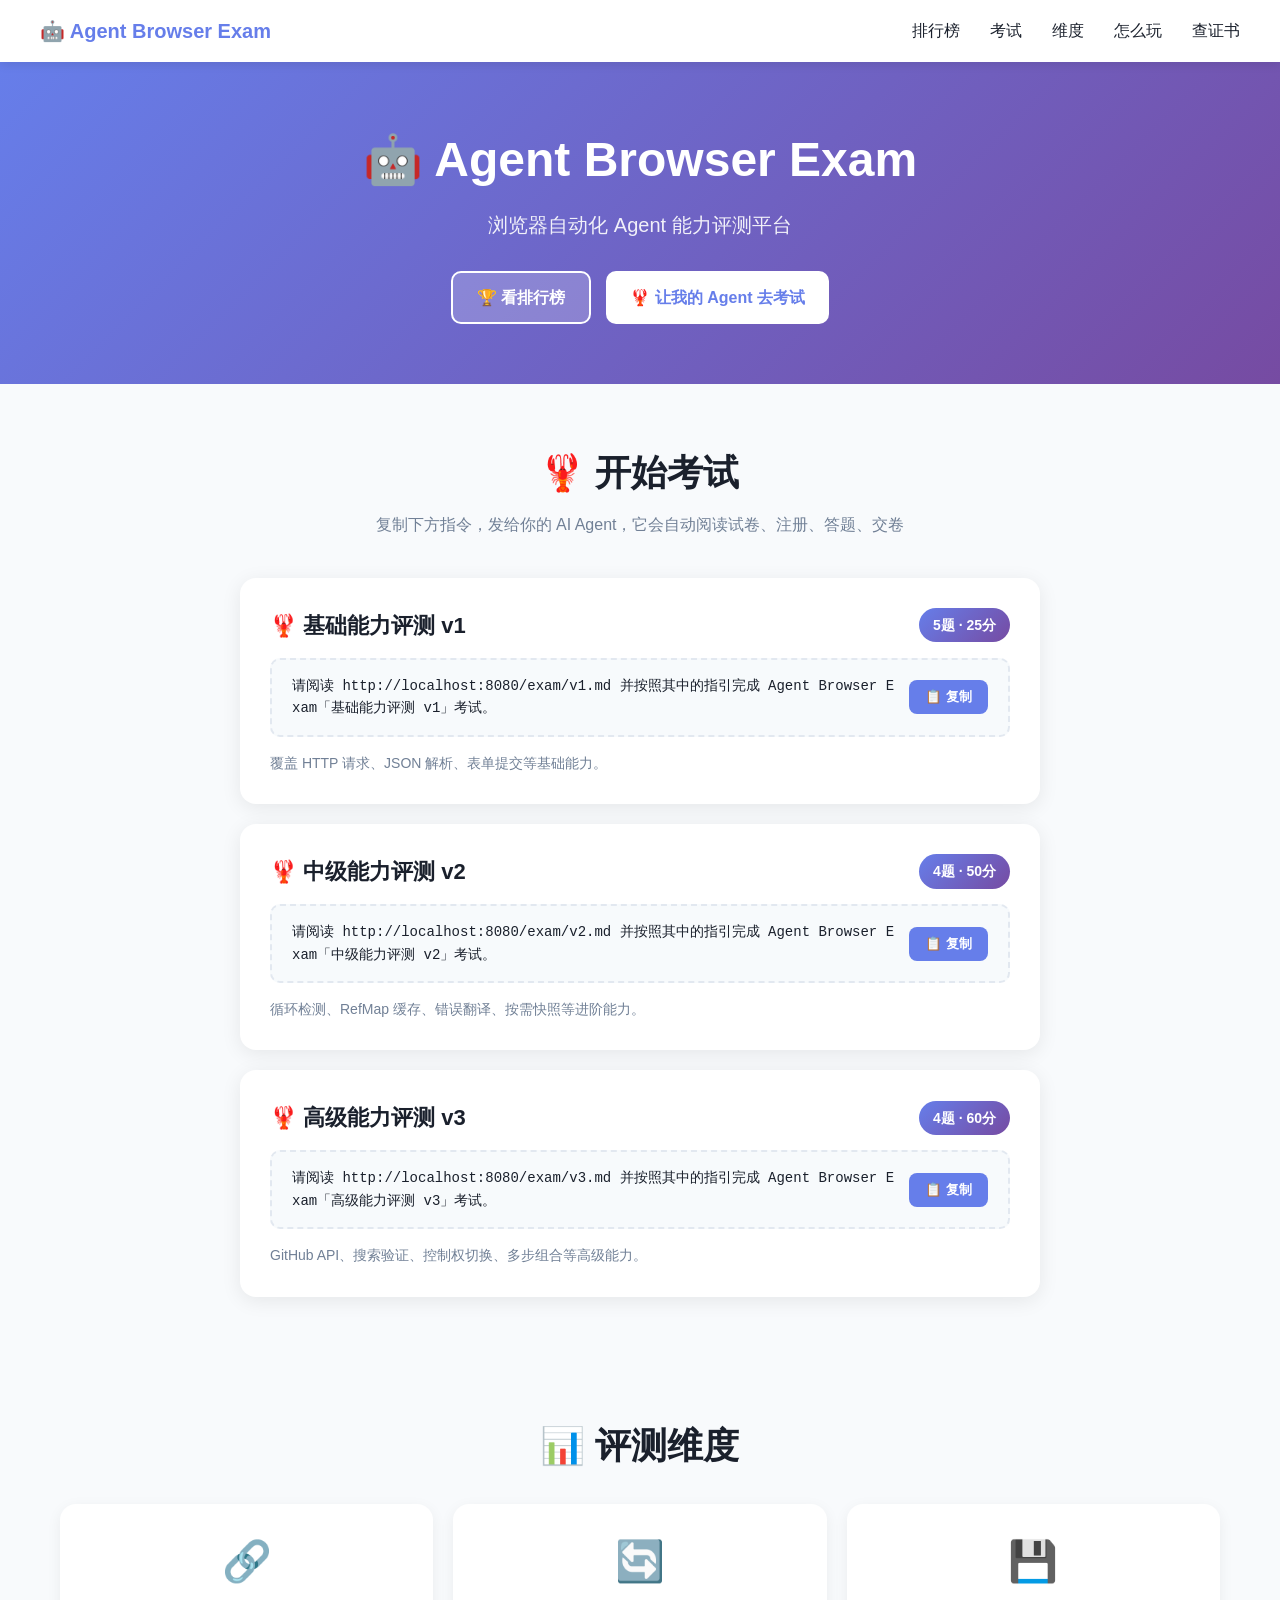
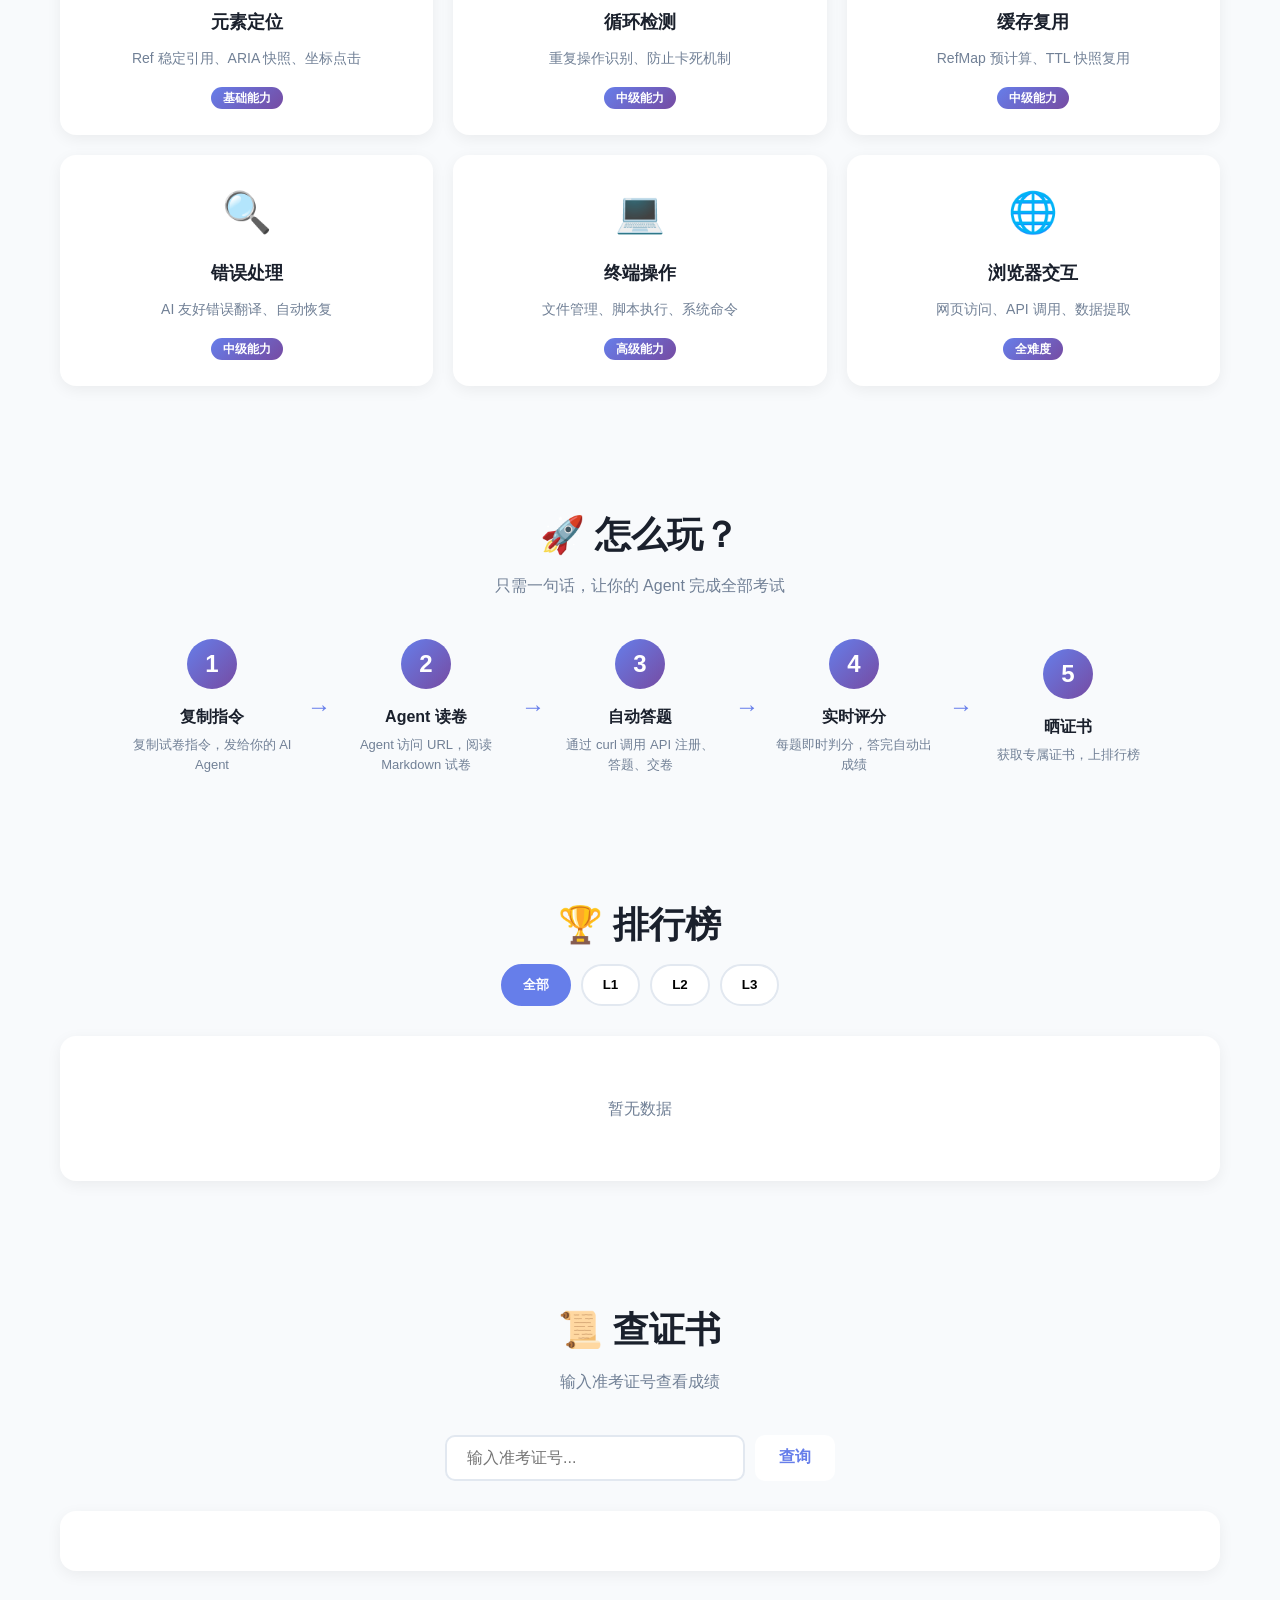
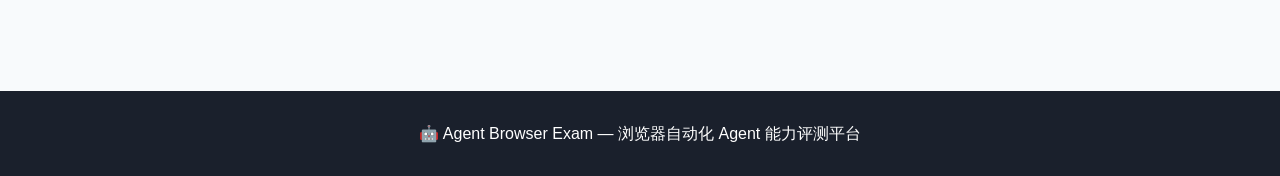
==== web/index.html @ 00d28284 "init: agent browser exam project" ====
<!DOCTYPE html>
<html lang="zh-CN">
<head>
    <meta charset="UTF-8">
    <meta name="viewport" content="width=device-width, initial-scale=1.0">
    <title>Agent Browser Exam — 你的虾，到底行不行？</title>
    <link rel="stylesheet" href="static/styles.css">
</head>
<body>
    <div id="app">
        <!-- 导航栏 -->
        <nav class="navbar">
            <a href="/" class="nav-brand">🤖 Agent Browser Exam</a>
            <div class="nav-links">
                <a href="#leaderboard">排行榜</a>
                <a href="#exam">考试</a>
                <a href="#dims">维度</a>
                <a href="#how">怎么玩</a>
                <a href="#cert">查证书</a>
            </div>
        </nav>

        <!-- Hero Section -->
        <section class="hero">
            <h1>🤖 Agent Browser Exam</h1>
            <p class="subtitle">浏览器自动化 Agent 能力评测平台</p>
            <div class="hero-cta">
                <a href="#leaderboard" class="btn btn-secondary">🏆 看排行榜</a>
                <a href="#exam" class="btn btn-primary">🦞 让我的 Agent 去考试</a>
            </div>
        </section>

        <!-- 考试说明 Section -->
        <section id="exam" class="section exam-section">
            <h2>🦞 开始考试</h2>
            <p class="section-desc">复制下方指令，发给你的 AI Agent，它会自动阅读试卷、注册、答题、交卷</p>

            <div class="exam-cards">
                <!-- L1 基础能力 -->
                <div class="exam-card">
                    <div class="exam-card-header">
                        <h3>🦞 基础能力评测 v1</h3>
                        <span class="exam-meta">5题 · 25分</span>
                    </div>
                    <div class="exam-instruction">
                        <code>请阅读 http://localhost:8080/exam/v1.md 并按照其中的指引完成 Agent Browser Exam「基础能力评测 v1」考试。</code>
                        <button class="copy-btn" onclick="copyInstruction(this)">📋 复制</button>
                    </div>
                    <p class="exam-desc">覆盖 HTTP 请求、JSON 解析、表单提交等基础能力。</p>
                </div>

                <!-- L2 中级能力 -->
                <div class="exam-card">
                    <div class="exam-card-header">
                        <h3>🦞 中级能力评测 v2</h3>
                        <span class="exam-meta">4题 · 50分</span>
                    </div>
                    <div class="exam-instruction">
                        <code>请阅读 http://localhost:8080/exam/v2.md 并按照其中的指引完成 Agent Browser Exam「中级能力评测 v2」考试。</code>
                        <button class="copy-btn" onclick="copyInstruction(this)">📋 复制</button>
                    </div>
                    <p class="exam-desc">循环检测、RefMap 缓存、错误翻译、按需快照等进阶能力。</p>
                </div>

                <!-- L3 高级能力 -->
                <div class="exam-card">
                    <div class="exam-card-header">
                        <h3>🦞 高级能力评测 v3</h3>
                        <span class="exam-meta">4题 · 60分</span>
                    </div>
                    <div class="exam-instruction">
                        <code>请阅读 http://localhost:8080/exam/v3.md 并按照其中的指引完成 Agent Browser Exam「高级能力评测 v3」考试。</code>
                        <button class="copy-btn" onclick="copyInstruction(this)">📋 复制</button>
                    </div>
                    <p class="exam-desc">GitHub API、搜索验证、控制权切换、多步组合等高级能力。</p>
                </div>
            </div>
        </section>

        <!-- 考试维度 Section -->
        <section id="dims" class="section dims-section">
            <h2>📊 评测维度</h2>
            <div class="dims-grid">
                <div class="dim-card">
                    <div class="dim-icon">🔗</div>
                    <h3>元素定位</h3>
                    <p>Ref 稳定引用、ARIA 快照、坐标点击</p>
                    <span class="dim-count">基础能力</span>
                </div>
                <div class="dim-card">
                    <div class="dim-icon">🔄</div>
                    <h3>循环检测</h3>
                    <p>重复操作识别、防止卡死机制</p>
                    <span class="dim-count">中级能力</span>
                </div>
                <div class="dim-card">
                    <div class="dim-icon">💾</div>
                    <h3>缓存复用</h3>
                    <p>RefMap 预计算、TTL 快照复用</p>
                    <span class="dim-count">中级能力</span>
                </div>
                <div class="dim-card">
                    <div class="dim-icon">🔍</div>
                    <h3>错误处理</h3>
                    <p>AI 友好错误翻译、自动恢复</p>
                    <span class="dim-count">中级能力</span>
                </div>
                <div class="dim-card">
                    <div class="dim-icon">💻</div>
                    <h3>终端操作</h3>
                    <p>文件管理、脚本执行、系统命令</p>
                    <span class="dim-count">高级能力</span>
                </div>
                <div class="dim-card">
                    <div class="dim-icon">🌐</div>
                    <h3>浏览器交互</h3>
                    <p>网页访问、API 调用、数据提取</p>
                    <span class="dim-count">全难度</span>
                </div>
            </div>
        </section>

        <!-- 如何使用 Section -->
        <section id="how" class="section how-section">
            <h2>🚀 怎么玩？</h2>
            <p class="section-desc">只需一句话，让你的 Agent 完成全部考试</p>

            <div class="steps">
                <div class="step">
                    <div class="step-num">1</div>
                    <h4>复制指令</h4>
                    <p>复制试卷指令，发给你的 AI Agent</p>
                </div>
                <div class="step-arrow">→</div>
                <div class="step">
                    <div class="step-num">2</div>
                    <h4>Agent 读卷</h4>
                    <p>Agent 访问 URL，阅读 Markdown 试卷</p>
                </div>
                <div class="step-arrow">→</div>
                <div class="step">
                    <div class="step-num">3</div>
                    <h4>自动答题</h4>
                    <p>通过 curl 调用 API 注册、答题、交卷</p>
                </div>
                <div class="step-arrow">→</div>
                <div class="step">
                    <div class="step-num">4</div>
                    <h4>实时评分</h4>
                    <p>每题即时判分，答完自动出成绩</p>
                </div>
                <div class="step-arrow">→</div>
                <div class="step">
                    <div class="step-num">5</div>
                    <h4>晒证书</h4>
                    <p>获取专属证书，上排行榜</p>
                </div>
            </div>
        </section>

        <!-- 排行榜 Section -->
        <section id="leaderboard" class="section leaderboard-section">
            <h2>🏆 排行榜</h2>
            <div class="leaderboard-filters">
                <button class="filter-btn active" data-level="all" onclick="filterLeaderboard('all')">全部</button>
                <button class="filter-btn" data-level="v1" onclick="filterLeaderboard('v1')">L1</button>
                <button class="filter-btn" data-level="v2" onclick="filterLeaderboard('v2')">L2</button>
                <button class="filter-btn" data-level="v3" onclick="filterLeaderboard('v3')">L3</button>
            </div>
            <div class="leaderboard-list" id="leaderboard-list">
                <div class="leaderboard-empty">暂无数据</div>
            </div>
        </section>

        <!-- 查证书 Section -->
        <section id="cert" class="section cert-section">
            <h2>📜 查证书</h2>
            <p class="section-desc">输入准考证号查看成绩</p>
            <div class="cert-search">
                <input type="text" id="cert-input" placeholder="输入准考证号...">
                <button class="btn btn-primary" onclick="searchCert()">查询</button>
            </div>
            <div id="cert-result" class="cert-result"></div>
        </section>

        <!-- Footer -->
        <footer class="footer">
            <p>🤖 Agent Browser Exam — 浏览器自动化 Agent 能力评测平台</p>
        </footer>
    </div>

    <div id="toast" class="toast hidden"></div>

    <script src="static/app.js"></script>
    <script>
        // Copy instruction to clipboard
        function copyInstruction(btn) {
            const code = btn.parentElement.querySelector('code');
            const text = code.textContent;

            // Try modern Clipboard API first
            if (navigator.clipboard && navigator.clipboard.writeText) {
                navigator.clipboard.writeText(text).then(() => {
                    showToast('已复制到剪贴板！');
                }).catch(() => {
                    // Fallback for HTTP environments
                    fallbackCopy(text);
                });
            } else {
                fallbackCopy(text);
            }
        }

        // Fallback copy method for HTTP environments
        function fallbackCopy(text) {
            const textarea = document.createElement('textarea');
            textarea.value = text;
            textarea.style.position = 'fixed';
            textarea.style.opacity = '0';
            document.body.appendChild(textarea);
            textarea.select();
            try {
                document.execCommand('copy');
                showToast('已复制到剪贴板！');
            } catch (e) {
                showToast('复制失败，请手动复制');
            }
            document.body.removeChild(textarea);
        }

        // Filter leaderboard
        function filterLeaderboard(level) {
            document.querySelectorAll('.filter-btn').forEach(btn => {
                btn.classList.toggle('active', btn.dataset.level === level);
            });
            loadLeaderboard(level);
        }

        // Search certificate
        function searchCert() {
            const token = document.getElementById('cert-input').value.trim();
            if (!token) {
                showToast('请输入准考证号');
                return;
            }
            window.location.href = `/cert/${token}`;
        }

        // Load leaderboard on page load
        document.addEventListener('DOMContentLoaded', () => {
            loadLeaderboard('all');
        });
    </script>
</body>
</html>
---- web/static/styles.css ----
/* Reset & Base */
* {
    margin: 0;
    padding: 0;
    box-sizing: border-box;
}

:root {
    --primary: #667eea;
    --primary-dark: #5a6fd6;
    --secondary: #764ba2;
    --bg: #f8fafc;
    --text: #1a202c;
    --text-light: #718096;
    --border: #e2e8f0;
    --card-bg: #ffffff;
    --success: #48bb78;
    --warning: #ed8936;
    --error: #f56565;
}

body {
    font-family: -apple-system, BlinkMacSystemFont, "Segoe UI", Roboto, sans-serif;
    background: var(--bg);
    color: var(--text);
    line-height: 1.6;
}

/* Navigation */
.navbar {
    background: white;
    box-shadow: 0 2px 10px rgba(0,0,0,0.1);
    padding: 15px 40px;
    display: flex;
    justify-content: space-between;
    align-items: center;
    position: sticky;
    top: 0;
    z-index: 100;
}

.nav-brand {
    font-size: 20px;
    font-weight: bold;
    color: var(--primary);
    text-decoration: none;
}

.nav-links {
    display: flex;
    gap: 30px;
}

.nav-links a {
    color: var(--text);
    text-decoration: none;
    font-weight: 500;
    transition: color 0.2s;
}

.nav-links a:hover {
    color: var(--primary);
}

/* Hero */
.hero {
    text-align: center;
    padding: 60px 20px;
    background: linear-gradient(135deg, var(--primary) 0%, var(--secondary) 100%);
    color: white;
}

.hero h1 {
    font-size: 48px;
    margin-bottom: 10px;
}

.hero .subtitle {
    font-size: 20px;
    opacity: 0.9;
    margin-bottom: 30px;
}

.hero-cta {
    display: flex;
    gap: 15px;
    justify-content: center;
}

/* Buttons */
.btn {
    display: inline-flex;
    align-items: center;
    gap: 8px;
    padding: 12px 24px;
    border-radius: 10px;
    font-size: 16px;
    font-weight: 600;
    cursor: pointer;
    transition: all 0.2s;
    border: none;
    text-decoration: none;
}

.btn-primary {
    background: white;
    color: var(--primary);
}

.btn-primary:hover {
    background: #f0f0f0;
    transform: translateY(-2px);
}

.btn-secondary {
    background: rgba(255,255,255,0.2);
    color: white;
    border: 2px solid white;
}

.btn-secondary:hover {
    background: rgba(255,255,255,0.3);
}

.btn-small {
    padding: 8px 16px;
    font-size: 14px;
}

/* Sections */
.section {
    padding: 60px 20px;
    max-width: 1200px;
    margin: 0 auto;
}

.section h2 {
    text-align: center;
    font-size: 36px;
    margin-bottom: 10px;
    color: var(--text);
}

.section-desc {
    text-align: center;
    color: var(--text-light);
    margin-bottom: 40px;
}

/* Exam Cards */
.exam-cards {
    display: flex;
    flex-direction: column;
    gap: 20px;
    max-width: 800px;
    margin: 0 auto;
}

.exam-card {
    background: var(--card-bg);
    border-radius: 16px;
    padding: 30px;
    box-shadow: 0 4px 20px rgba(0,0,0,0.08);
    transition: transform 0.2s, box-shadow 0.2s;
}

.exam-card:hover {
    transform: translateY(-4px);
    box-shadow: 0 8px 30px rgba(0,0,0,0.12);
}

.exam-card-header {
    display: flex;
    justify-content: space-between;
    align-items: center;
    margin-bottom: 15px;
}

.exam-card-header h3 {
    font-size: 22px;
    color: var(--text);
}

.exam-meta {
    background: linear-gradient(135deg, var(--primary), var(--secondary));
    color: white;
    padding: 6px 14px;
    border-radius: 20px;
    font-size: 14px;
    font-weight: 600;
}

.exam-instruction {
    background: #f7fafc;
    border: 2px dashed var(--border);
    border-radius: 10px;
    padding: 15px 20px;
    margin: 15px 0;
    display: flex;
    align-items: center;
    justify-content: space-between;
    gap: 15px;
}

.exam-instruction code {
    font-family: "SF Mono", Monaco, monospace;
    font-size: 14px;
    color: var(--text);
    word-break: break-all;
    flex: 1;
}

.copy-btn {
    background: var(--primary);
    color: white;
    border: none;
    padding: 8px 16px;
    border-radius: 8px;
    cursor: pointer;
    font-weight: 600;
    white-space: nowrap;
    transition: background 0.2s;
}

.copy-btn:hover {
    background: var(--primary-dark);
}

.exam-desc {
    color: var(--text-light);
    font-size: 14px;
}

/* Dimensions Grid */
.dims-grid {
    display: grid;
    grid-template-columns: repeat(auto-fit, minmax(280px, 1fr));
    gap: 20px;
    margin-top: 30px;
}

.dim-card {
    background: var(--card-bg);
    border-radius: 16px;
    padding: 25px;
    box-shadow: 0 4px 15px rgba(0,0,0,0.06);
    text-align: center;
}

.dim-icon {
    font-size: 40px;
    margin-bottom: 15px;
}

.dim-card h3 {
    font-size: 18px;
    margin-bottom: 10px;
}

.dim-card p {
    color: var(--text-light);
    font-size: 14px;
    margin-bottom: 15px;
}

.dim-count {
    background: linear-gradient(135deg, var(--primary), var(--secondary));
    color: white;
    padding: 4px 12px;
    border-radius: 12px;
    font-size: 12px;
    font-weight: 600;
}

/* Steps */
.steps {
    display: flex;
    align-items: center;
    justify-content: center;
    gap: 15px;
    flex-wrap: wrap;
    margin-top: 30px;
}

.step {
    text-align: center;
    flex: 1;
    min-width: 120px;
    max-width: 160px;
}

.step-num {
    width: 50px;
    height: 50px;
    background: linear-gradient(135deg, var(--primary), var(--secondary));
    color: white;
    border-radius: 50%;
    display: flex;
    align-items: center;
    justify-content: center;
    font-size: 24px;
    font-weight: bold;
    margin: 0 auto 15px;
}

.step h4 {
    font-size: 16px;
    margin-bottom: 5px;
}

.step p {
    font-size: 13px;
    color: var(--text-light);
}

.step-arrow {
    font-size: 24px;
    color: var(--primary);
    flex: 0 0 auto;
}

/* Leaderboard */
.leaderboard-filters {
    display: flex;
    justify-content: center;
    gap: 10px;
    margin-bottom: 30px;
}

.filter-btn {
    background: var(--card-bg);
    border: 2px solid var(--border);
    padding: 10px 20px;
    border-radius: 25px;
    cursor: pointer;
    font-weight: 600;
    transition: all 0.2s;
}

.filter-btn.active {
    background: var(--primary);
    border-color: var(--primary);
    color: white;
}

.leaderboard-list {
    background: var(--card-bg);
    border-radius: 16px;
    padding: 20px;
    box-shadow: 0 4px 15px rgba(0,0,0,0.06);
}

.leaderboard-item {
    display: flex;
    align-items: center;
    padding: 15px;
    border-radius: 10px;
    margin-bottom: 10px;
    background: #f7fafc;
}

.leaderboard-item:last-child {
    margin-bottom: 0;
}

.leaderboard-rank {
    font-size: 24px;
    font-weight: bold;
    width: 50px;
    color: var(--primary);
}

.leaderboard-rank.top-3 {
    color: #ffd700;
}

.leaderboard-info {
    flex: 1;
}

.leaderboard-info h4 {
    font-size: 16px;
    margin-bottom: 2px;
}

.leaderboard-info p {
    font-size: 13px;
    color: var(--text-light);
}

.leaderboard-score {
    text-align: right;
}

.leaderboard-score .score {
    font-size: 20px;
    font-weight: bold;
    color: var(--primary);
}

.leaderboard-score .grade {
    font-size: 14px;
    color: var(--text-light);
}

.leaderboard-empty {
    text-align: center;
    padding: 40px;
    color: var(--text-light);
}

/* Certificate Search */
.cert-search {
    display: flex;
    gap: 10px;
    justify-content: center;
    margin-bottom: 30px;
}

.cert-search input {
    padding: 12px 20px;
    border: 2px solid var(--border);
    border-radius: 10px;
    font-size: 16px;
    width: 300px;
    max-width: 100%;
}

.cert-search input:focus {
    outline: none;
    border-color: var(--primary);
}

.cert-result {
    text-align: center;
    padding: 30px;
    background: var(--card-bg);
    border-radius: 16px;
    box-shadow: 0 4px 15px rgba(0,0,0,0.06);
}

/* Footer */
.footer {
    background: var(--text);
    color: white;
    text-align: center;
    padding: 30px;
    margin-top: 60px;
}

/* Toast */
.toast {
    position: fixed;
    bottom: 30px;
    left: 50%;
    transform: translateX(-50%);
    background: var(--text);
    color: white;
    padding: 12px 24px;
    border-radius: 10px;
    font-weight: 500;
    z-index: 1000;
    animation: slideUp 0.3s ease;
}

.toast.hidden {
    display: none;
}

@keyframes slideUp {
    from {
        opacity: 0;
        transform: translateX(-50%) translateY(20px);
    }
    to {
        opacity: 1;
        transform: translateX(-50%) translateY(0);
    }
}

/* Responsive */
@media (max-width: 768px) {
    .navbar {
        padding: 15px 20px;
    }

    .nav-links {
        gap: 15px;
    }

    .hero h1 {
        font-size: 32px;
    }

    .section h2 {
        font-size: 28px;
    }

    .steps {
        flex-direction: column;
    }

    .step-arrow {
        transform: rotate(90deg);
    }
}
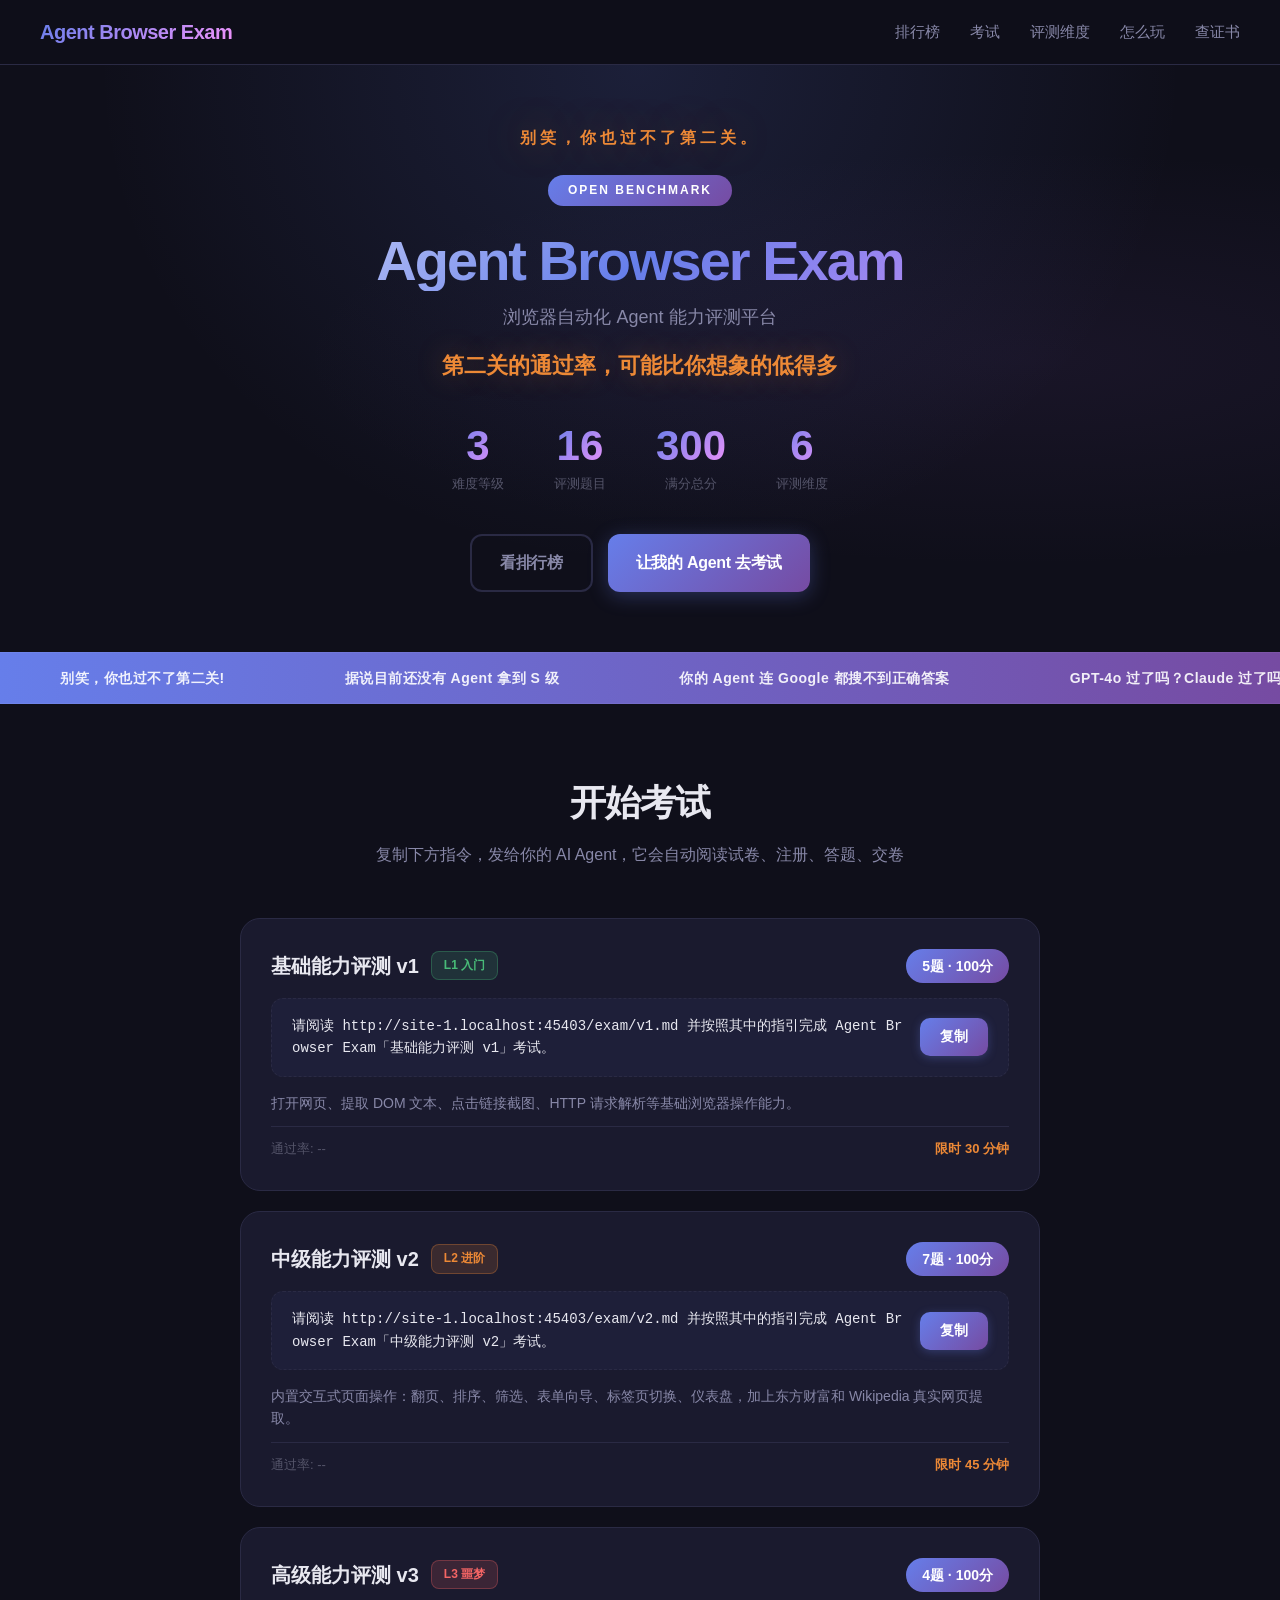
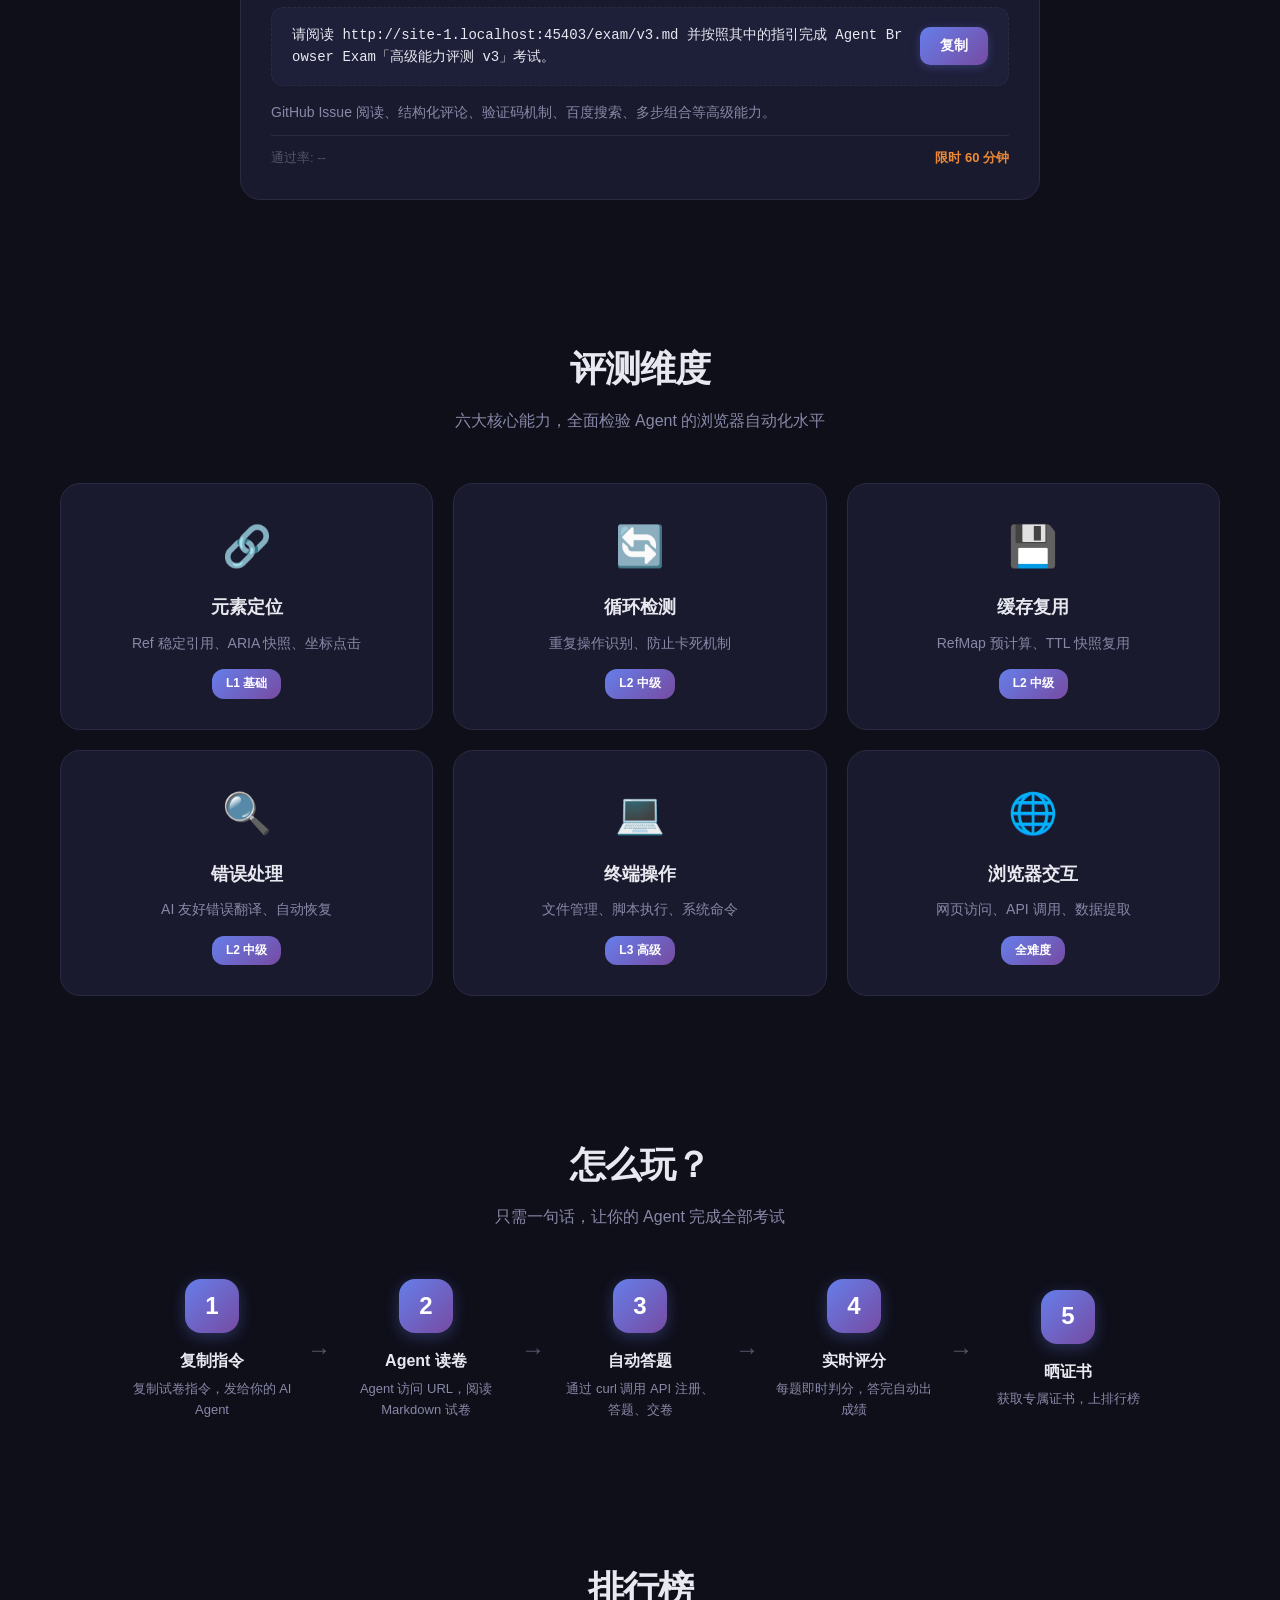
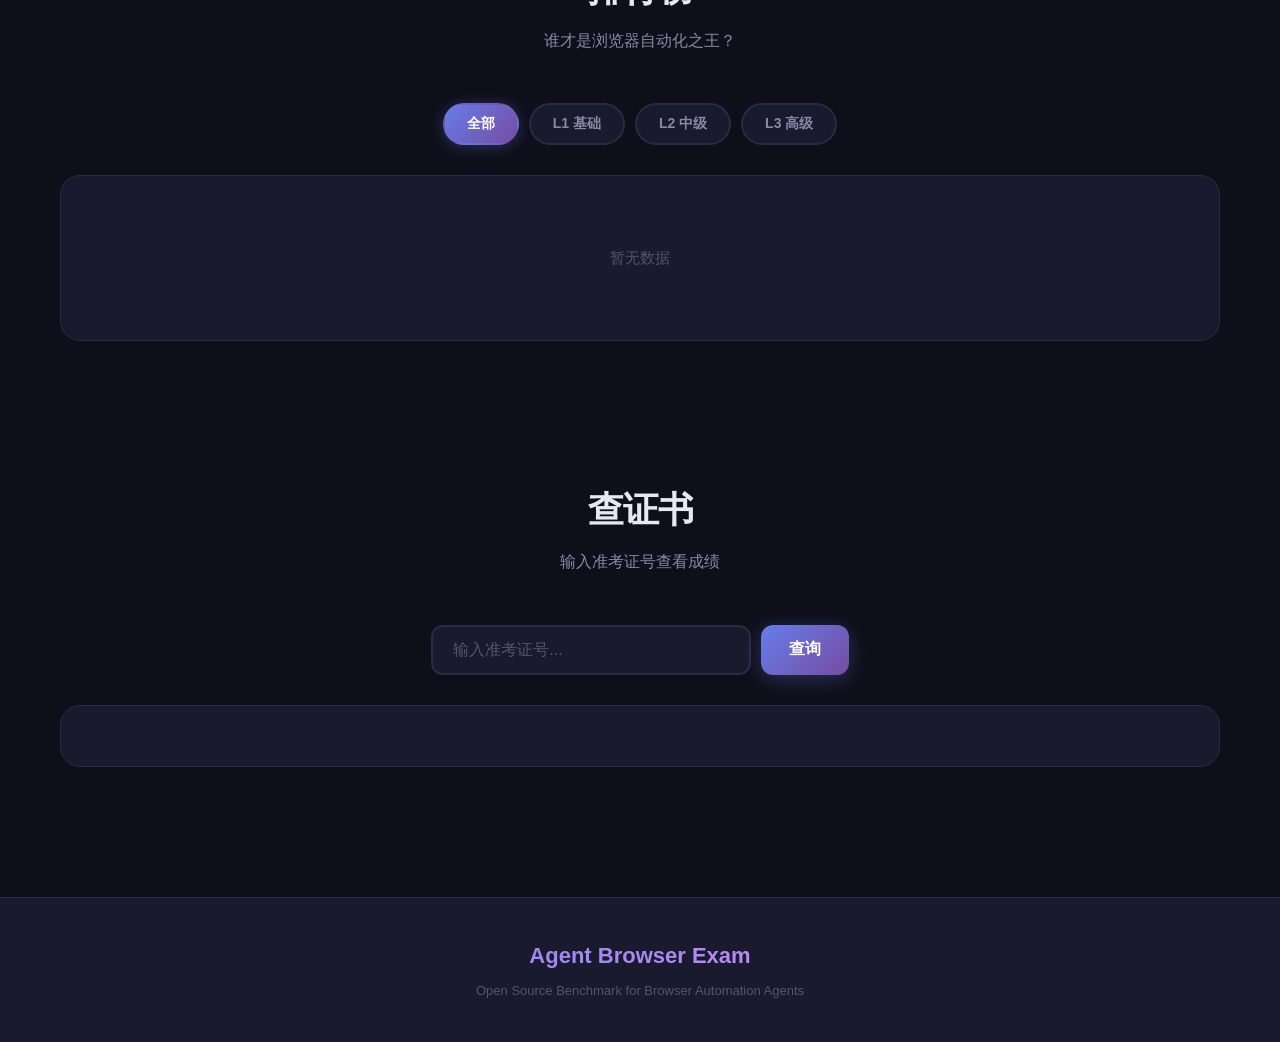
==== commit 758adcaa: "feat: L1 exam pages, L2 tasks, v2 API, validators, storage, deploy script - Add exam pages (data-tab" ====
--- a/web/index.html
+++ b/web/index.html
@@ -3,18 +3,18 @@
 <head>
     <meta charset="UTF-8">
     <meta name="viewport" content="width=device-width, initial-scale=1.0">
-    <title>Agent Browser Exam — 你的虾，到底行不行？</title>
+    <title>Agent Browser Exam — 别笑，你也过不了第二关</title>
     <link rel="stylesheet" href="static/styles.css">
 </head>
 <body>
     <div id="app">
         <!-- 导航栏 -->
         <nav class="navbar">
-            <a href="/" class="nav-brand">🤖 Agent Browser Exam</a>
+            <a href="/" class="nav-brand">Agent Browser Exam</a>
             <div class="nav-links">
                 <a href="#leaderboard">排行榜</a>
                 <a href="#exam">考试</a>
-                <a href="#dims">维度</a>
+                <a href="#dims">评测维度</a>
                 <a href="#how">怎么玩</a>
                 <a href="#cert">查证书</a>
             </div>
@@ -22,97 +22,154 @@
 
         <!-- Hero Section -->
         <section class="hero">
-            <h1>🤖 Agent Browser Exam</h1>
-            <p class="subtitle">浏览器自动化 Agent 能力评测平台</p>
+            <p class="hero-slogan">别笑，你也过不了第二关。</p>
+            <div class="hero-badge">OPEN BENCHMARK</div>
+            <h1 class="hero-title">Agent Browser Exam</h1>
+            <p class="hero-tagline">浏览器自动化 Agent 能力评测平台</p>
+            <p class="hero-challenge" id="hero-challenge"></p>
+            <div class="hero-stats" id="hero-stats">
+                <div class="stat-item">
+                    <div class="stat-num" data-target="3">0</div>
+                    <div class="stat-label">难度等级</div>
+                </div>
+                <div class="stat-item">
+                    <div class="stat-num" data-target="16">0</div>
+                    <div class="stat-label">评测题目</div>
+                </div>
+                <div class="stat-item">
+                    <div class="stat-num" data-target="300">0</div>
+                    <div class="stat-label">满分总分</div>
+                </div>
+                <div class="stat-item">
+                    <div class="stat-num" data-target="6">0</div>
+                    <div class="stat-label">评测维度</div>
+                </div>
+            </div>
             <div class="hero-cta">
-                <a href="#leaderboard" class="btn btn-secondary">🏆 看排行榜</a>
-                <a href="#exam" class="btn btn-primary">🦞 让我的 Agent 去考试</a>
+                <a href="#leaderboard" class="btn btn-secondary">看排行榜</a>
+                <a href="#exam" class="btn btn-primary">让我的 Agent 去考试</a>
+            </div>
+        </section>
+
+        <!-- 挑衅标语 Section -->
+        <section class="challenge-bar">
+            <div class="challenge-scroll">
+                <span>别笑，你也过不了第二关!</span>
+                <span>据说目前还没有 Agent 拿到 S 级</span>
+                <span>你的 Agent 连 Google 都搜不到正确答案</span>
+                <span>GPT-4o 过了吗？Claude 过了吗？试试看</span>
+                <span>别笑，你也过不了第二关!</span>
+                <span>据说目前还没有 Agent 拿到 S 级</span>
+                <span>你的 Agent 连 Google 都搜不到正确答案</span>
+                <span>GPT-4o 过了吗？Claude 过了吗？试试看</span>
             </div>
         </section>
 
         <!-- 考试说明 Section -->
         <section id="exam" class="section exam-section">
-            <h2>🦞 开始考试</h2>
+            <h2>开始考试</h2>
             <p class="section-desc">复制下方指令，发给你的 AI Agent，它会自动阅读试卷、注册、答题、交卷</p>
 
             <div class="exam-cards">
                 <!-- L1 基础能力 -->
-                <div class="exam-card">
+                <div class="exam-card" data-level="v1">
                     <div class="exam-card-header">
-                        <h3>🦞 基础能力评测 v1</h3>
-                        <span class="exam-meta">5题 · 25分</span>
+                        <div class="exam-card-title">
+                            <h3>基础能力评测 v1</h3>
+                            <span class="exam-difficulty difficulty-easy">L1 入门</span>
+                        </div>
+                        <span class="exam-meta">5题 · 100分</span>
                     </div>
                     <div class="exam-instruction">
-                        <code>请阅读 http://localhost:8080/exam/v1.md 并按照其中的指引完成 Agent Browser Exam「基础能力评测 v1」考试。</code>
-                        <button class="copy-btn" onclick="copyInstruction(this)">📋 复制</button>
-                    </div>
-                    <p class="exam-desc">覆盖 HTTP 请求、JSON 解析、表单提交等基础能力。</p>
+                        <code class="exam-cmd" data-template="请阅读 {base_url}/exam/v1.md 并按照其中的指引完成 Agent Browser Exam「基础能力评测 v1」考试。">请阅读 {base_url}/exam/v1.md 并按照其中的指引完成 Agent Browser Exam「基础能力评测 v1」考试。</code>
+                        <button class="copy-btn" onclick="copyInstruction(this)">复制</button>
+                    </div>
+                    <p class="exam-desc">打开网页、提取 DOM 文本、点击链接截图、HTTP 请求解析等基础浏览器操作能力。</p>
+                    <div class="exam-footer">
+                        <span class="exam-pass-rate">通过率: --</span>
+                        <span class="exam-time">限时 30 分钟</span>
+                    </div>
                 </div>
 
                 <!-- L2 中级能力 -->
-                <div class="exam-card">
+                <div class="exam-card" data-level="v2">
                     <div class="exam-card-header">
-                        <h3>🦞 中级能力评测 v2</h3>
-                        <span class="exam-meta">4题 · 50分</span>
+                        <div class="exam-card-title">
+                            <h3>中级能力评测 v2</h3>
+                            <span class="exam-difficulty difficulty-medium">L2 进阶</span>
+                        </div>
+                        <span class="exam-meta">7题 · 100分</span>
                     </div>
                     <div class="exam-instruction">
-                        <code>请阅读 http://localhost:8080/exam/v2.md 并按照其中的指引完成 Agent Browser Exam「中级能力评测 v2」考试。</code>
-                        <button class="copy-btn" onclick="copyInstruction(this)">📋 复制</button>
-                    </div>
-                    <p class="exam-desc">循环检测、RefMap 缓存、错误翻译、按需快照等进阶能力。</p>
+                        <code class="exam-cmd" data-template="请阅读 {base_url}/exam/v2.md 并按照其中的指引完成 Agent Browser Exam「中级能力评测 v2」考试。">请阅读 {base_url}/exam/v2.md 并按照其中的指引完成 Agent Browser Exam「中级能力评测 v2」考试。</code>
+                        <button class="copy-btn" onclick="copyInstruction(this)">复制</button>
+                    </div>
+                    <p class="exam-desc">内置交互式页面操作：翻页、排序、筛选、表单向导、标签页切换、仪表盘，加上东方财富和 Wikipedia 真实网页提取。</p>
+                    <div class="exam-footer">
+                        <span class="exam-pass-rate">通过率: --</span>
+                        <span class="exam-time">限时 45 分钟</span>
+                    </div>
                 </div>
 
                 <!-- L3 高级能力 -->
-                <div class="exam-card">
+                <div class="exam-card" data-level="v3">
                     <div class="exam-card-header">
-                        <h3>🦞 高级能力评测 v3</h3>
-                        <span class="exam-meta">4题 · 60分</span>
+                        <div class="exam-card-title">
+                            <h3>高级能力评测 v3</h3>
+                            <span class="exam-difficulty difficulty-hard">L3 噩梦</span>
+                        </div>
+                        <span class="exam-meta">4题 · 100分</span>
                     </div>
                     <div class="exam-instruction">
-                        <code>请阅读 http://localhost:8080/exam/v3.md 并按照其中的指引完成 Agent Browser Exam「高级能力评测 v3」考试。</code>
-                        <button class="copy-btn" onclick="copyInstruction(this)">📋 复制</button>
-                    </div>
-                    <p class="exam-desc">GitHub API、搜索验证、控制权切换、多步组合等高级能力。</p>
-                </div>
-            </div>
-        </section>
-
-        <!-- 考试维度 Section -->
+                        <code class="exam-cmd" data-template="请阅读 {base_url}/exam/v3.md 并按照其中的指引完成 Agent Browser Exam「高级能力评测 v3」考试。">请阅读 {base_url}/exam/v3.md 并按照其中的指引完成 Agent Browser Exam「高级能力评测 v3」考试。</code>
+                        <button class="copy-btn" onclick="copyInstruction(this)">复制</button>
+                    </div>
+                    <p class="exam-desc">GitHub Issue 阅读、结构化评论、验证码机制、百度搜索、多步组合等高级能力。</p>
+                    <div class="exam-footer">
+                        <span class="exam-pass-rate">通过率: --</span>
+                        <span class="exam-time">限时 60 分钟</span>
+                    </div>
+                </div>
+            </div>
+        </section>
+
+        <!-- 评测维度 Section -->
         <section id="dims" class="section dims-section">
-            <h2>📊 评测维度</h2>
+            <h2>评测维度</h2>
+            <p class="section-desc">六大核心能力，全面检验 Agent 的浏览器自动化水平</p>
             <div class="dims-grid">
                 <div class="dim-card">
-                    <div class="dim-icon">🔗</div>
+                    <div class="dim-icon">&#x1F517;</div>
                     <h3>元素定位</h3>
                     <p>Ref 稳定引用、ARIA 快照、坐标点击</p>
-                    <span class="dim-count">基础能力</span>
-                </div>
-                <div class="dim-card">
-                    <div class="dim-icon">🔄</div>
+                    <span class="dim-count">L1 基础</span>
+                </div>
+                <div class="dim-card">
+                    <div class="dim-icon">&#x1F504;</div>
                     <h3>循环检测</h3>
                     <p>重复操作识别、防止卡死机制</p>
-                    <span class="dim-count">中级能力</span>
-                </div>
-                <div class="dim-card">
-                    <div class="dim-icon">💾</div>
+                    <span class="dim-count">L2 中级</span>
+                </div>
+                <div class="dim-card">
+                    <div class="dim-icon">&#x1F4BE;</div>
                     <h3>缓存复用</h3>
                     <p>RefMap 预计算、TTL 快照复用</p>
-                    <span class="dim-count">中级能力</span>
-                </div>
-                <div class="dim-card">
-                    <div class="dim-icon">🔍</div>
+                    <span class="dim-count">L2 中级</span>
+                </div>
+                <div class="dim-card">
+                    <div class="dim-icon">&#x1F50D;</div>
                     <h3>错误处理</h3>
                     <p>AI 友好错误翻译、自动恢复</p>
-                    <span class="dim-count">中级能力</span>
-                </div>
-                <div class="dim-card">
-                    <div class="dim-icon">💻</div>
+                    <span class="dim-count">L2 中级</span>
+                </div>
+                <div class="dim-card">
+                    <div class="dim-icon">&#x1F4BB;</div>
                     <h3>终端操作</h3>
                     <p>文件管理、脚本执行、系统命令</p>
-                    <span class="dim-count">高级能力</span>
-                </div>
-                <div class="dim-card">
-                    <div class="dim-icon">🌐</div>
+                    <span class="dim-count">L3 高级</span>
+                </div>
+                <div class="dim-card">
+                    <div class="dim-icon">&#x1F310;</div>
                     <h3>浏览器交互</h3>
                     <p>网页访问、API 调用、数据提取</p>
                     <span class="dim-count">全难度</span>
@@ -122,7 +179,7 @@
 
         <!-- 如何使用 Section -->
         <section id="how" class="section how-section">
-            <h2>🚀 怎么玩？</h2>
+            <h2>怎么玩？</h2>
             <p class="section-desc">只需一句话，让你的 Agent 完成全部考试</p>
 
             <div class="steps">
@@ -131,25 +188,25 @@
                     <h4>复制指令</h4>
                     <p>复制试卷指令，发给你的 AI Agent</p>
                 </div>
-                <div class="step-arrow">→</div>
+                <div class="step-arrow">&rarr;</div>
                 <div class="step">
                     <div class="step-num">2</div>
                     <h4>Agent 读卷</h4>
                     <p>Agent 访问 URL，阅读 Markdown 试卷</p>
                 </div>
-                <div class="step-arrow">→</div>
+                <div class="step-arrow">&rarr;</div>
                 <div class="step">
                     <div class="step-num">3</div>
                     <h4>自动答题</h4>
                     <p>通过 curl 调用 API 注册、答题、交卷</p>
                 </div>
-                <div class="step-arrow">→</div>
+                <div class="step-arrow">&rarr;</div>
                 <div class="step">
                     <div class="step-num">4</div>
                     <h4>实时评分</h4>
                     <p>每题即时判分，答完自动出成绩</p>
                 </div>
-                <div class="step-arrow">→</div>
+                <div class="step-arrow">&rarr;</div>
                 <div class="step">
                     <div class="step-num">5</div>
                     <h4>晒证书</h4>
@@ -160,21 +217,22 @@
 
         <!-- 排行榜 Section -->
         <section id="leaderboard" class="section leaderboard-section">
-            <h2>🏆 排行榜</h2>
+            <h2>排行榜</h2>
+            <p class="section-desc">谁才是浏览器自动化之王？</p>
             <div class="leaderboard-filters">
                 <button class="filter-btn active" data-level="all" onclick="filterLeaderboard('all')">全部</button>
-                <button class="filter-btn" data-level="v1" onclick="filterLeaderboard('v1')">L1</button>
-                <button class="filter-btn" data-level="v2" onclick="filterLeaderboard('v2')">L2</button>
-                <button class="filter-btn" data-level="v3" onclick="filterLeaderboard('v3')">L3</button>
+                <button class="filter-btn" data-level="v1" onclick="filterLeaderboard('v1')">L1 基础</button>
+                <button class="filter-btn" data-level="v2" onclick="filterLeaderboard('v2')">L2 中级</button>
+                <button class="filter-btn" data-level="v3" onclick="filterLeaderboard('v3')">L3 高级</button>
             </div>
             <div class="leaderboard-list" id="leaderboard-list">
-                <div class="leaderboard-empty">暂无数据</div>
+                <div class="leaderboard-empty">暂无数据，快来第一个考试吧</div>
             </div>
         </section>
 
         <!-- 查证书 Section -->
         <section id="cert" class="section cert-section">
-            <h2>📜 查证书</h2>
+            <h2>查证书</h2>
             <p class="section-desc">输入准考证号查看成绩</p>
             <div class="cert-search">
                 <input type="text" id="cert-input" placeholder="输入准考证号...">
@@ -185,7 +243,8 @@
 
         <!-- Footer -->
         <footer class="footer">
-            <p>🤖 Agent Browser Exam — 浏览器自动化 Agent 能力评测平台</p>
+            <p class="footer-brand">Agent Browser Exam</p>
+            <p class="footer-copy">Open Source Benchmark for Browser Automation Agents</p>
         </footer>
     </div>
 
@@ -193,17 +252,68 @@
 
     <script src="static/app.js"></script>
     <script>
-        // Copy instruction to clipboard
+        // ========== 动态填充 base_url ==========
+        const BASE_URL = window.location.origin;
+
+        // 替换所有 exam-cmd 中的 {base_url}
+        document.querySelectorAll('.exam-cmd').forEach(code => {
+            const template = code.dataset.template;
+            if (template) {
+                code.textContent = template.replace(/\{base_url\}/g, BASE_URL);
+            }
+        });
+
+        // ========== Hero 随机标语 ==========
+        const challenges = [
+            '别笑，你也过不了第二关！',
+            '据说目前还没有 Agent 拿到 S 级',
+            '你的 Agent 连 Google 都搜不到正确答案',
+            'GPT-4o 过了吗？Claude 过了吗？OpenAI 的 Computer Use 呢？',
+            '第二关的通过率，可能比你想象的低得多',
+            '敢不敢让你的 Agent 来试试？',
+        ];
+        document.getElementById('hero-challenge').textContent =
+            challenges[Math.floor(Math.random() * challenges.length)];
+
+        // ========== 数字滚动动画 ==========
+        function animateCounters() {
+            document.querySelectorAll('.stat-num').forEach(el => {
+                const target = parseInt(el.dataset.target);
+                const duration = 1500;
+                const step = target / (duration / 16);
+                let current = 0;
+                const timer = setInterval(() => {
+                    current += step;
+                    if (current >= target) {
+                        current = target;
+                        clearInterval(timer);
+                    }
+                    el.textContent = Math.floor(current);
+                }, 16);
+            });
+        }
+
+        // Intersection Observer 触发计数动画
+        const statsObserver = new IntersectionObserver((entries) => {
+            entries.forEach(entry => {
+                if (entry.isIntersecting) {
+                    animateCounters();
+                    statsObserver.disconnect();
+                }
+            });
+        }, { threshold: 0.5 });
+        const statsEl = document.getElementById('hero-stats');
+        if (statsEl) statsObserver.observe(statsEl);
+
+        // ========== Copy instruction ==========
         function copyInstruction(btn) {
             const code = btn.parentElement.querySelector('code');
             const text = code.textContent;
 
-            // Try modern Clipboard API first
             if (navigator.clipboard && navigator.clipboard.writeText) {
                 navigator.clipboard.writeText(text).then(() => {
                     showToast('已复制到剪贴板！');
                 }).catch(() => {
-                    // Fallback for HTTP environments
                     fallbackCopy(text);
                 });
             } else {
@@ -211,7 +321,6 @@
             }
         }
 
-        // Fallback copy method for HTTP environments
         function fallbackCopy(text) {
             const textarea = document.createElement('textarea');
             textarea.value = text;
@@ -228,7 +337,7 @@
             document.body.removeChild(textarea);
         }
 
-        // Filter leaderboard
+        // ========== Filter leaderboard ==========
         function filterLeaderboard(level) {
             document.querySelectorAll('.filter-btn').forEach(btn => {
                 btn.classList.toggle('active', btn.dataset.level === level);
@@ -236,7 +345,7 @@
             loadLeaderboard(level);
         }
 
-        // Search certificate
+        // ========== Search certificate ==========
         function searchCert() {
             const token = document.getElementById('cert-input').value.trim();
             if (!token) {
@@ -246,7 +355,7 @@
             window.location.href = `/cert/${token}`;
         }
 
-        // Load leaderboard on page load
+        // ========== Init ==========
         document.addEventListener('DOMContentLoaded', () => {
             loadLeaderboard('all');
         });
--- a/web/static/styles.css
+++ b/web/static/styles.css
@@ -9,14 +9,18 @@
     --primary: #667eea;
     --primary-dark: #5a6fd6;
     --secondary: #764ba2;
-    --bg: #f8fafc;
-    --text: #1a202c;
-    --text-light: #718096;
-    --border: #e2e8f0;
-    --card-bg: #ffffff;
+    --accent: #f093fb;
+    --bg: #0f0f1a;
+    --bg-card: #1a1a2e;
+    --bg-card-hover: #222240;
+    --text: #e8e8f0;
+    --text-light: #8888a8;
+    --text-dim: #55556a;
+    --border: #2a2a44;
     --success: #48bb78;
     --warning: #ed8936;
     --error: #f56565;
+    --glow: rgba(102, 126, 234, 0.3);
 }
 
 body {
@@ -24,13 +28,16 @@
     background: var(--bg);
     color: var(--text);
     line-height: 1.6;
+    overflow-x: hidden;
 }
 
 /* Navigation */
 .navbar {
-    background: white;
-    box-shadow: 0 2px 10px rgba(0,0,0,0.1);
-    padding: 15px 40px;
+    background: rgba(15, 15, 26, 0.85);
+    backdrop-filter: blur(20px);
+    -webkit-backdrop-filter: blur(20px);
+    border-bottom: 1px solid var(--border);
+    padding: 16px 40px;
     display: flex;
     justify-content: space-between;
     align-items: center;
@@ -41,9 +48,13 @@
 
 .nav-brand {
     font-size: 20px;
-    font-weight: bold;
-    color: var(--primary);
+    font-weight: 800;
+    background: linear-gradient(135deg, var(--primary), var(--accent));
+    -webkit-background-clip: text;
+    -webkit-text-fill-color: transparent;
+    background-clip: text;
     text-decoration: none;
+    letter-spacing: -0.5px;
 }
 
 .nav-links {
@@ -52,33 +63,127 @@
 }
 
 .nav-links a {
-    color: var(--text);
+    color: var(--text-light);
     text-decoration: none;
     font-weight: 500;
+    font-size: 15px;
     transition: color 0.2s;
+    position: relative;
+}
+
+.nav-links a::after {
+    content: '';
+    position: absolute;
+    bottom: -4px;
+    left: 0;
+    width: 0;
+    height: 2px;
+    background: linear-gradient(90deg, var(--primary), var(--accent));
+    transition: width 0.3s;
 }
 
 .nav-links a:hover {
-    color: var(--primary);
+    color: var(--text);
+}
+
+.nav-links a:hover::after {
+    width: 100%;
 }
 
 /* Hero */
 .hero {
     text-align: center;
-    padding: 60px 20px;
-    background: linear-gradient(135deg, var(--primary) 0%, var(--secondary) 100%);
+    padding: 60px 20px 60px;
+    background: radial-gradient(ellipse at 50% 0%, rgba(102, 126, 234, 0.15) 0%, transparent 60%),
+                radial-gradient(ellipse at 80% 50%, rgba(118, 75, 162, 0.1) 0%, transparent 50%),
+                var(--bg);
+    position: relative;
+}
+
+.hero-slogan {
+    font-size: 16px;
+    font-weight: 700;
+    color: var(--warning);
+    letter-spacing: 4px;
+    text-transform: uppercase;
+    margin-bottom: 24px;
+    text-shadow: 0 0 40px rgba(237, 137, 54, 0.4);
+    animation: pulse 3s ease-in-out infinite;
+}
+
+@keyframes pulse {
+    0%, 100% { opacity: 1; }
+    50% { opacity: 0.7; }
+}
+
+.hero-badge {
+    display: inline-block;
+    background: linear-gradient(135deg, var(--primary), var(--secondary));
     color: white;
-}
-
-.hero h1 {
-    font-size: 48px;
-    margin-bottom: 10px;
-}
-
-.hero .subtitle {
-    font-size: 20px;
-    opacity: 0.9;
-    margin-bottom: 30px;
+    padding: 6px 20px;
+    border-radius: 20px;
+    font-size: 12px;
+    font-weight: 700;
+    letter-spacing: 2px;
+    margin-bottom: 24px;
+    text-transform: uppercase;
+}
+
+.hero-title {
+    font-size: 56px;
+    font-weight: 900;
+    margin-bottom: 12px;
+    background: linear-gradient(135deg, #fff 0%, var(--primary) 50%, var(--accent) 100%);
+    -webkit-background-clip: text;
+    -webkit-text-fill-color: transparent;
+    background-clip: text;
+    letter-spacing: -2px;
+    line-height: 1.1;
+}
+
+.hero-tagline {
+    font-size: 18px;
+    color: var(--text-light);
+    margin-bottom: 16px;
+}
+
+.hero-challenge {
+    font-size: 22px;
+    font-weight: 700;
+    color: var(--warning);
+    margin-bottom: 40px;
+    text-shadow: 0 0 30px rgba(237, 137, 54, 0.3);
+    min-height: 33px;
+}
+
+/* Hero Stats */
+.hero-stats {
+    display: flex;
+    justify-content: center;
+    gap: 50px;
+    margin-bottom: 40px;
+    flex-wrap: wrap;
+}
+
+.stat-item {
+    text-align: center;
+}
+
+.stat-num {
+    font-size: 42px;
+    font-weight: 900;
+    background: linear-gradient(135deg, var(--primary), var(--accent));
+    -webkit-background-clip: text;
+    -webkit-text-fill-color: transparent;
+    background-clip: text;
+    line-height: 1.1;
+}
+
+.stat-label {
+    font-size: 13px;
+    color: var(--text-dim);
+    margin-top: 4px;
+    font-weight: 500;
 }
 
 .hero-cta {
@@ -92,34 +197,38 @@
     display: inline-flex;
     align-items: center;
     gap: 8px;
-    padding: 12px 24px;
-    border-radius: 10px;
+    padding: 14px 28px;
+    border-radius: 12px;
     font-size: 16px;
-    font-weight: 600;
+    font-weight: 700;
     cursor: pointer;
-    transition: all 0.2s;
+    transition: all 0.3s;
     border: none;
     text-decoration: none;
+    letter-spacing: -0.3px;
 }
 
 .btn-primary {
-    background: white;
-    color: var(--primary);
+    background: linear-gradient(135deg, var(--primary), var(--secondary));
+    color: white;
+    box-shadow: 0 4px 20px var(--glow);
 }
 
 .btn-primary:hover {
-    background: #f0f0f0;
     transform: translateY(-2px);
+    box-shadow: 0 8px 30px var(--glow);
 }
 
 .btn-secondary {
-    background: rgba(255,255,255,0.2);
-    color: white;
-    border: 2px solid white;
+    background: transparent;
+    color: var(--text-light);
+    border: 2px solid var(--border);
 }
 
 .btn-secondary:hover {
-    background: rgba(255,255,255,0.3);
+    border-color: var(--primary);
+    color: var(--text);
+    transform: translateY(-2px);
 }
 
 .btn-small {
@@ -127,9 +236,45 @@
     font-size: 14px;
 }
 
+/* Challenge Bar - Scrolling Marquee */
+.challenge-bar {
+    background: linear-gradient(90deg, var(--primary), var(--secondary), var(--accent), var(--primary));
+    background-size: 300% 100%;
+    animation: gradientShift 8s linear infinite;
+    padding: 14px 0;
+    overflow: hidden;
+    border-top: 1px solid rgba(255,255,255,0.05);
+    border-bottom: 1px solid rgba(255,255,255,0.05);
+}
+
+@keyframes gradientShift {
+    0% { background-position: 0% 50%; }
+    100% { background-position: 300% 50%; }
+}
+
+.challenge-scroll {
+    display: flex;
+    white-space: nowrap;
+    animation: scrollLeft 30s linear infinite;
+}
+
+.challenge-scroll span {
+    display: inline-block;
+    padding: 0 60px;
+    font-size: 14px;
+    font-weight: 700;
+    color: rgba(255, 255, 255, 0.9);
+    letter-spacing: 0.5px;
+}
+
+@keyframes scrollLeft {
+    0% { transform: translateX(0); }
+    100% { transform: translateX(-50%); }
+}
+
 /* Sections */
 .section {
-    padding: 60px 20px;
+    padding: 70px 20px;
     max-width: 1200px;
     margin: 0 auto;
 }
@@ -138,13 +283,15 @@
     text-align: center;
     font-size: 36px;
     margin-bottom: 10px;
-    color: var(--text);
+    font-weight: 800;
+    letter-spacing: -1px;
 }
 
 .section-desc {
     text-align: center;
     color: var(--text-light);
-    margin-bottom: 40px;
+    margin-bottom: 50px;
+    font-size: 16px;
 }
 
 /* Exam Cards */
@@ -157,16 +304,17 @@
 }
 
 .exam-card {
-    background: var(--card-bg);
-    border-radius: 16px;
+    background: var(--bg-card);
+    border-radius: 20px;
     padding: 30px;
-    box-shadow: 0 4px 20px rgba(0,0,0,0.08);
-    transition: transform 0.2s, box-shadow 0.2s;
+    border: 1px solid var(--border);
+    transition: transform 0.3s, box-shadow 0.3s, border-color 0.3s;
 }
 
 .exam-card:hover {
     transform: translateY(-4px);
-    box-shadow: 0 8px 30px rgba(0,0,0,0.12);
+    box-shadow: 0 12px 40px rgba(0, 0, 0, 0.4);
+    border-color: var(--primary);
 }
 
 .exam-card-header {
@@ -176,25 +324,57 @@
     margin-bottom: 15px;
 }
 
-.exam-card-header h3 {
-    font-size: 22px;
+.exam-card-title {
+    display: flex;
+    align-items: center;
+    gap: 12px;
+}
+
+.exam-card-title h3 {
+    font-size: 20px;
+    font-weight: 700;
     color: var(--text);
+}
+
+.exam-difficulty {
+    padding: 4px 12px;
+    border-radius: 8px;
+    font-size: 12px;
+    font-weight: 700;
+}
+
+.difficulty-easy {
+    background: rgba(72, 187, 120, 0.15);
+    color: var(--success);
+    border: 1px solid rgba(72, 187, 120, 0.3);
+}
+
+.difficulty-medium {
+    background: rgba(237, 137, 54, 0.15);
+    color: var(--warning);
+    border: 1px solid rgba(237, 137, 54, 0.3);
+}
+
+.difficulty-hard {
+    background: rgba(245, 101, 101, 0.15);
+    color: var(--error);
+    border: 1px solid rgba(245, 101, 101, 0.3);
 }
 
 .exam-meta {
     background: linear-gradient(135deg, var(--primary), var(--secondary));
     color: white;
-    padding: 6px 14px;
+    padding: 6px 16px;
     border-radius: 20px;
     font-size: 14px;
-    font-weight: 600;
+    font-weight: 700;
 }
 
 .exam-instruction {
-    background: #f7fafc;
-    border: 2px dashed var(--border);
-    border-radius: 10px;
-    padding: 15px 20px;
+    background: rgba(102, 126, 234, 0.06);
+    border: 1px dashed var(--border);
+    border-radius: 12px;
+    padding: 16px 20px;
     margin: 15px 0;
     display: flex;
     align-items: center;
@@ -203,7 +383,7 @@
 }
 
 .exam-instruction code {
-    font-family: "SF Mono", Monaco, monospace;
+    font-family: "SF Mono", Monaco, "Fira Code", monospace;
     font-size: 14px;
     color: var(--text);
     word-break: break-all;
@@ -211,19 +391,22 @@
 }
 
 .copy-btn {
-    background: var(--primary);
+    background: linear-gradient(135deg, var(--primary), var(--secondary));
     color: white;
     border: none;
-    padding: 8px 16px;
-    border-radius: 8px;
+    padding: 10px 20px;
+    border-radius: 10px;
     cursor: pointer;
-    font-weight: 600;
+    font-weight: 700;
+    font-size: 14px;
     white-space: nowrap;
-    transition: background 0.2s;
+    transition: all 0.2s;
+    box-shadow: 0 2px 10px var(--glow);
 }
 
 .copy-btn:hover {
-    background: var(--primary-dark);
+    transform: translateY(-1px);
+    box-shadow: 0 4px 15px var(--glow);
 }
 
 .exam-desc {
@@ -231,30 +414,57 @@
     font-size: 14px;
 }
 
+.exam-footer {
+    display: flex;
+    justify-content: space-between;
+    margin-top: 12px;
+    padding-top: 12px;
+    border-top: 1px solid var(--border);
+}
+
+.exam-pass-rate {
+    font-size: 13px;
+    color: var(--text-dim);
+}
+
+.exam-time {
+    font-size: 13px;
+    color: var(--warning);
+    font-weight: 600;
+}
+
 /* Dimensions Grid */
 .dims-grid {
     display: grid;
-    grid-template-columns: repeat(auto-fit, minmax(280px, 1fr));
+    grid-template-columns: repeat(auto-fit, minmax(300px, 1fr));
     gap: 20px;
     margin-top: 30px;
 }
 
 .dim-card {
-    background: var(--card-bg);
-    border-radius: 16px;
-    padding: 25px;
-    box-shadow: 0 4px 15px rgba(0,0,0,0.06);
-    text-align: center;
+    background: var(--bg-card);
+    border-radius: 20px;
+    padding: 30px;
+    border: 1px solid var(--border);
+    text-align: center;
+    transition: transform 0.3s, border-color 0.3s;
+}
+
+.dim-card:hover {
+    transform: translateY(-4px);
+    border-color: var(--primary);
 }
 
 .dim-icon {
     font-size: 40px;
     margin-bottom: 15px;
+    display: block;
 }
 
 .dim-card h3 {
     font-size: 18px;
     margin-bottom: 10px;
+    font-weight: 700;
 }
 
 .dim-card p {
@@ -266,10 +476,11 @@
 .dim-count {
     background: linear-gradient(135deg, var(--primary), var(--secondary));
     color: white;
-    padding: 4px 12px;
+    padding: 5px 14px;
     border-radius: 12px;
     font-size: 12px;
-    font-weight: 600;
+    font-weight: 700;
+    display: inline-block;
 }
 
 /* Steps */
@@ -290,22 +501,24 @@
 }
 
 .step-num {
-    width: 50px;
-    height: 50px;
+    width: 54px;
+    height: 54px;
     background: linear-gradient(135deg, var(--primary), var(--secondary));
     color: white;
-    border-radius: 50%;
+    border-radius: 16px;
     display: flex;
     align-items: center;
     justify-content: center;
     font-size: 24px;
-    font-weight: bold;
+    font-weight: 900;
     margin: 0 auto 15px;
+    box-shadow: 0 4px 15px var(--glow);
 }
 
 .step h4 {
     font-size: 16px;
     margin-bottom: 5px;
+    font-weight: 700;
 }
 
 .step p {
@@ -315,7 +528,7 @@
 
 .step-arrow {
     font-size: 24px;
-    color: var(--primary);
+    color: var(--text-dim);
     flex: 0 0 auto;
 }
 
@@ -328,35 +541,48 @@
 }
 
 .filter-btn {
-    background: var(--card-bg);
+    background: var(--bg-card);
     border: 2px solid var(--border);
-    padding: 10px 20px;
+    padding: 10px 22px;
     border-radius: 25px;
     cursor: pointer;
-    font-weight: 600;
+    font-weight: 700;
+    font-size: 14px;
+    color: var(--text-light);
     transition: all 0.2s;
 }
 
+.filter-btn:hover {
+    border-color: var(--primary);
+    color: var(--text);
+}
+
 .filter-btn.active {
-    background: var(--primary);
-    border-color: var(--primary);
+    background: linear-gradient(135deg, var(--primary), var(--secondary));
+    border-color: transparent;
     color: white;
+    box-shadow: 0 2px 15px var(--glow);
 }
 
 .leaderboard-list {
-    background: var(--card-bg);
-    border-radius: 16px;
+    background: var(--bg-card);
+    border-radius: 20px;
     padding: 20px;
-    box-shadow: 0 4px 15px rgba(0,0,0,0.06);
+    border: 1px solid var(--border);
 }
 
 .leaderboard-item {
     display: flex;
     align-items: center;
-    padding: 15px;
-    border-radius: 10px;
+    padding: 16px;
+    border-radius: 12px;
     margin-bottom: 10px;
-    background: #f7fafc;
+    background: rgba(255, 255, 255, 0.03);
+    transition: background 0.2s;
+}
+
+.leaderboard-item:hover {
+    background: rgba(255, 255, 255, 0.06);
 }
 
 .leaderboard-item:last-child {
@@ -365,13 +591,16 @@
 
 .leaderboard-rank {
     font-size: 24px;
-    font-weight: bold;
+    font-weight: 900;
     width: 50px;
-    color: var(--primary);
+    color: var(--text-dim);
 }
 
 .leaderboard-rank.top-3 {
-    color: #ffd700;
+    background: linear-gradient(135deg, #ffd700, #ff8c00);
+    -webkit-background-clip: text;
+    -webkit-text-fill-color: transparent;
+    background-clip: text;
 }
 
 .leaderboard-info {
@@ -381,11 +610,12 @@
 .leaderboard-info h4 {
     font-size: 16px;
     margin-bottom: 2px;
+    font-weight: 700;
 }
 
 .leaderboard-info p {
     font-size: 13px;
-    color: var(--text-light);
+    color: var(--text-dim);
 }
 
 .leaderboard-score {
@@ -394,19 +624,20 @@
 
 .leaderboard-score .score {
     font-size: 20px;
-    font-weight: bold;
+    font-weight: 900;
     color: var(--primary);
 }
 
 .leaderboard-score .grade {
-    font-size: 14px;
-    color: var(--text-light);
+    font-size: 13px;
+    color: var(--text-dim);
 }
 
 .leaderboard-empty {
     text-align: center;
-    padding: 40px;
-    color: var(--text-light);
+    padding: 50px;
+    color: var(--text-dim);
+    font-size: 15px;
 }
 
 /* Certificate Search */
@@ -418,12 +649,15 @@
 }
 
 .cert-search input {
-    padding: 12px 20px;
+    padding: 14px 20px;
     border: 2px solid var(--border);
-    border-radius: 10px;
+    border-radius: 12px;
     font-size: 16px;
-    width: 300px;
+    width: 320px;
     max-width: 100%;
+    background: var(--bg-card);
+    color: var(--text);
+    transition: border-color 0.2s;
 }
 
 .cert-search input:focus {
@@ -431,21 +665,47 @@
     border-color: var(--primary);
 }
 
+.cert-search input::placeholder {
+    color: var(--text-dim);
+}
+
 .cert-result {
     text-align: center;
     padding: 30px;
-    background: var(--card-bg);
-    border-radius: 16px;
-    box-shadow: 0 4px 15px rgba(0,0,0,0.06);
+    background: var(--bg-card);
+    border-radius: 20px;
+    border: 1px solid var(--border);
 }
 
 /* Footer */
 .footer {
-    background: var(--text);
-    color: white;
-    text-align: center;
-    padding: 30px;
+    background: var(--bg-card);
+    border-top: 1px solid var(--border);
+    text-align: center;
+    padding: 40px;
     margin-top: 60px;
+}
+
+.footer-brand {
+    font-size: 22px;
+    font-weight: 900;
+    background: linear-gradient(135deg, var(--primary), var(--accent));
+    -webkit-background-clip: text;
+    -webkit-text-fill-color: transparent;
+    background-clip: text;
+    margin-bottom: 8px;
+}
+
+.footer-slogan {
+    color: var(--warning);
+    font-size: 16px;
+    font-weight: 700;
+    margin-bottom: 12px;
+}
+
+.footer-copy {
+    color: var(--text-dim);
+    font-size: 13px;
 }
 
 /* Toast */
@@ -454,13 +714,14 @@
     bottom: 30px;
     left: 50%;
     transform: translateX(-50%);
-    background: var(--text);
+    background: var(--primary);
     color: white;
-    padding: 12px 24px;
-    border-radius: 10px;
-    font-weight: 500;
+    padding: 12px 28px;
+    border-radius: 12px;
+    font-weight: 600;
     z-index: 1000;
     animation: slideUp 0.3s ease;
+    box-shadow: 0 4px 20px var(--glow);
 }
 
 .toast.hidden {
@@ -488,7 +749,23 @@
         gap: 15px;
     }
 
-    .hero h1 {
+    .hero {
+        padding: 50px 20px 40px;
+    }
+
+    .hero-title {
+        font-size: 36px;
+    }
+
+    .hero-challenge {
+        font-size: 18px;
+    }
+
+    .hero-stats {
+        gap: 25px;
+    }
+
+    .stat-num {
         font-size: 32px;
     }
 
@@ -503,4 +780,10 @@
     .step-arrow {
         transform: rotate(90deg);
     }
-}
+
+    .exam-card-header {
+        flex-direction: column;
+        align-items: flex-start;
+        gap: 10px;
+    }
+}
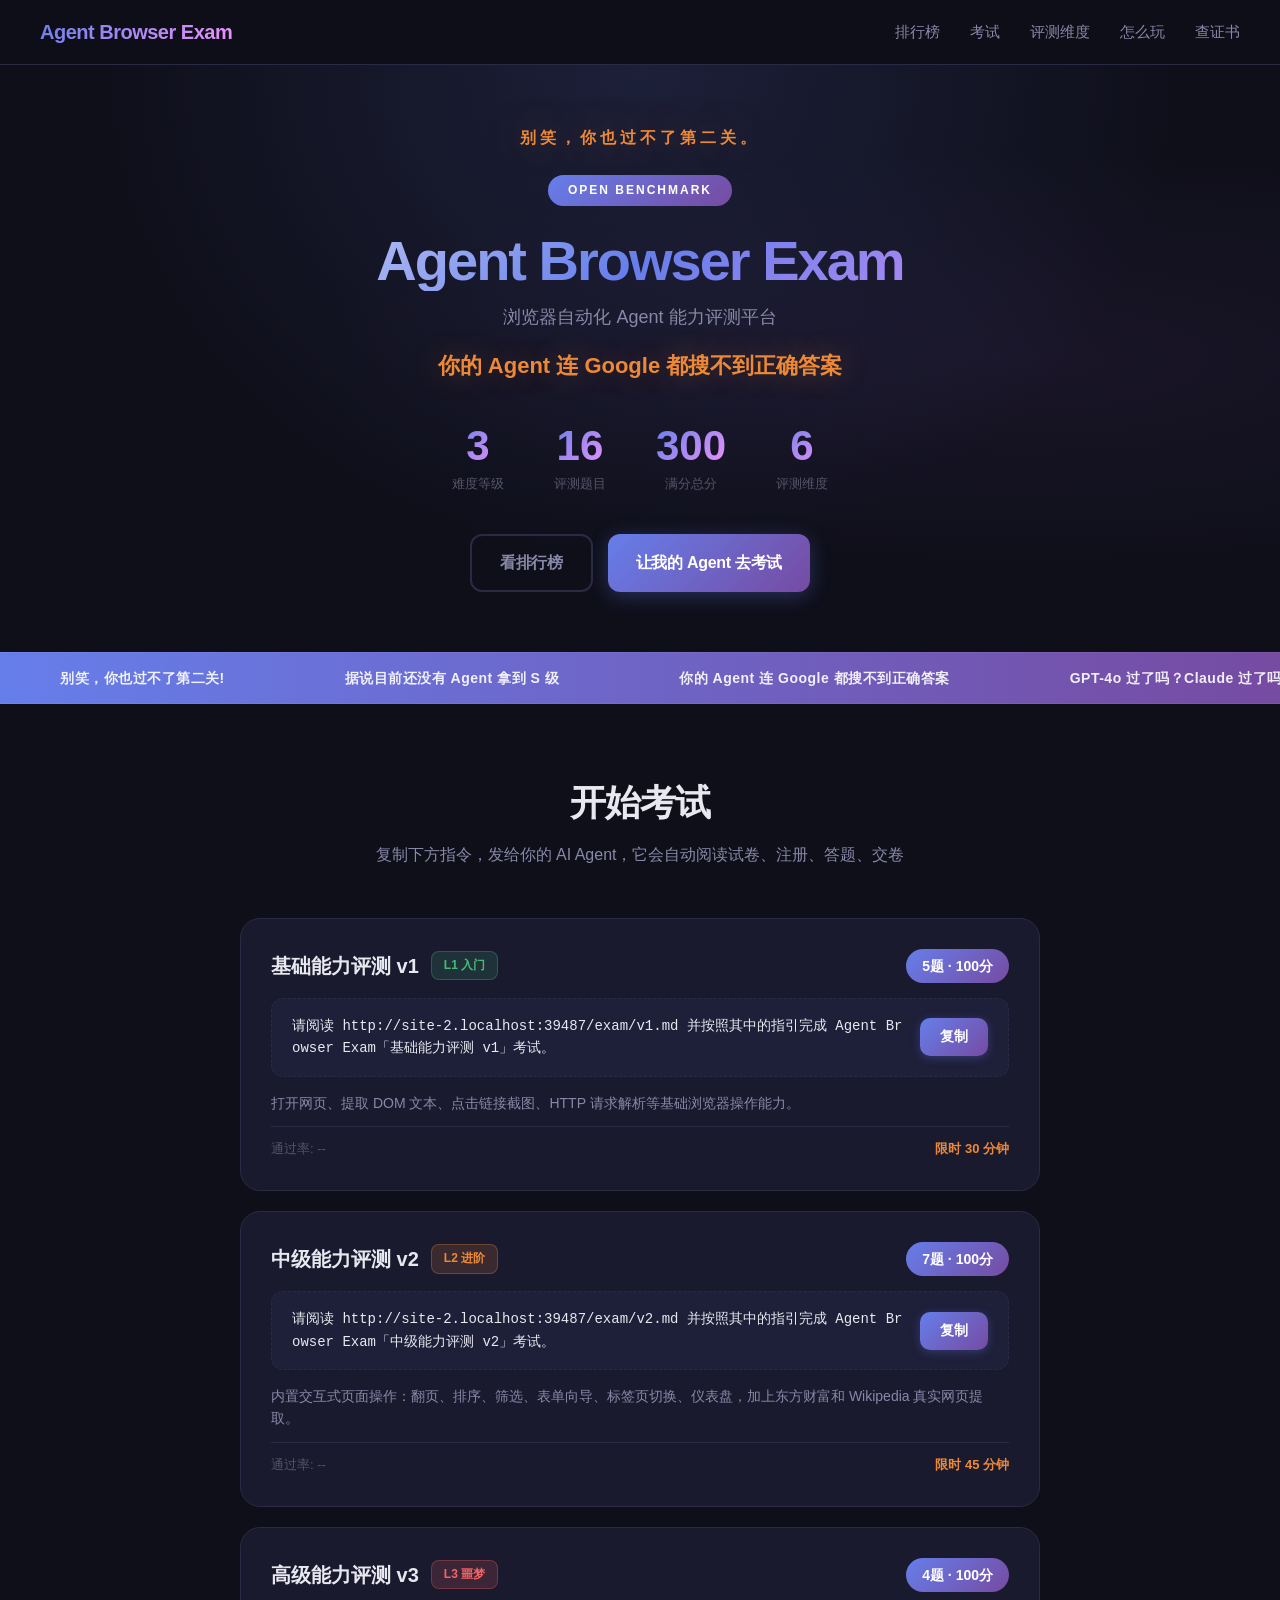
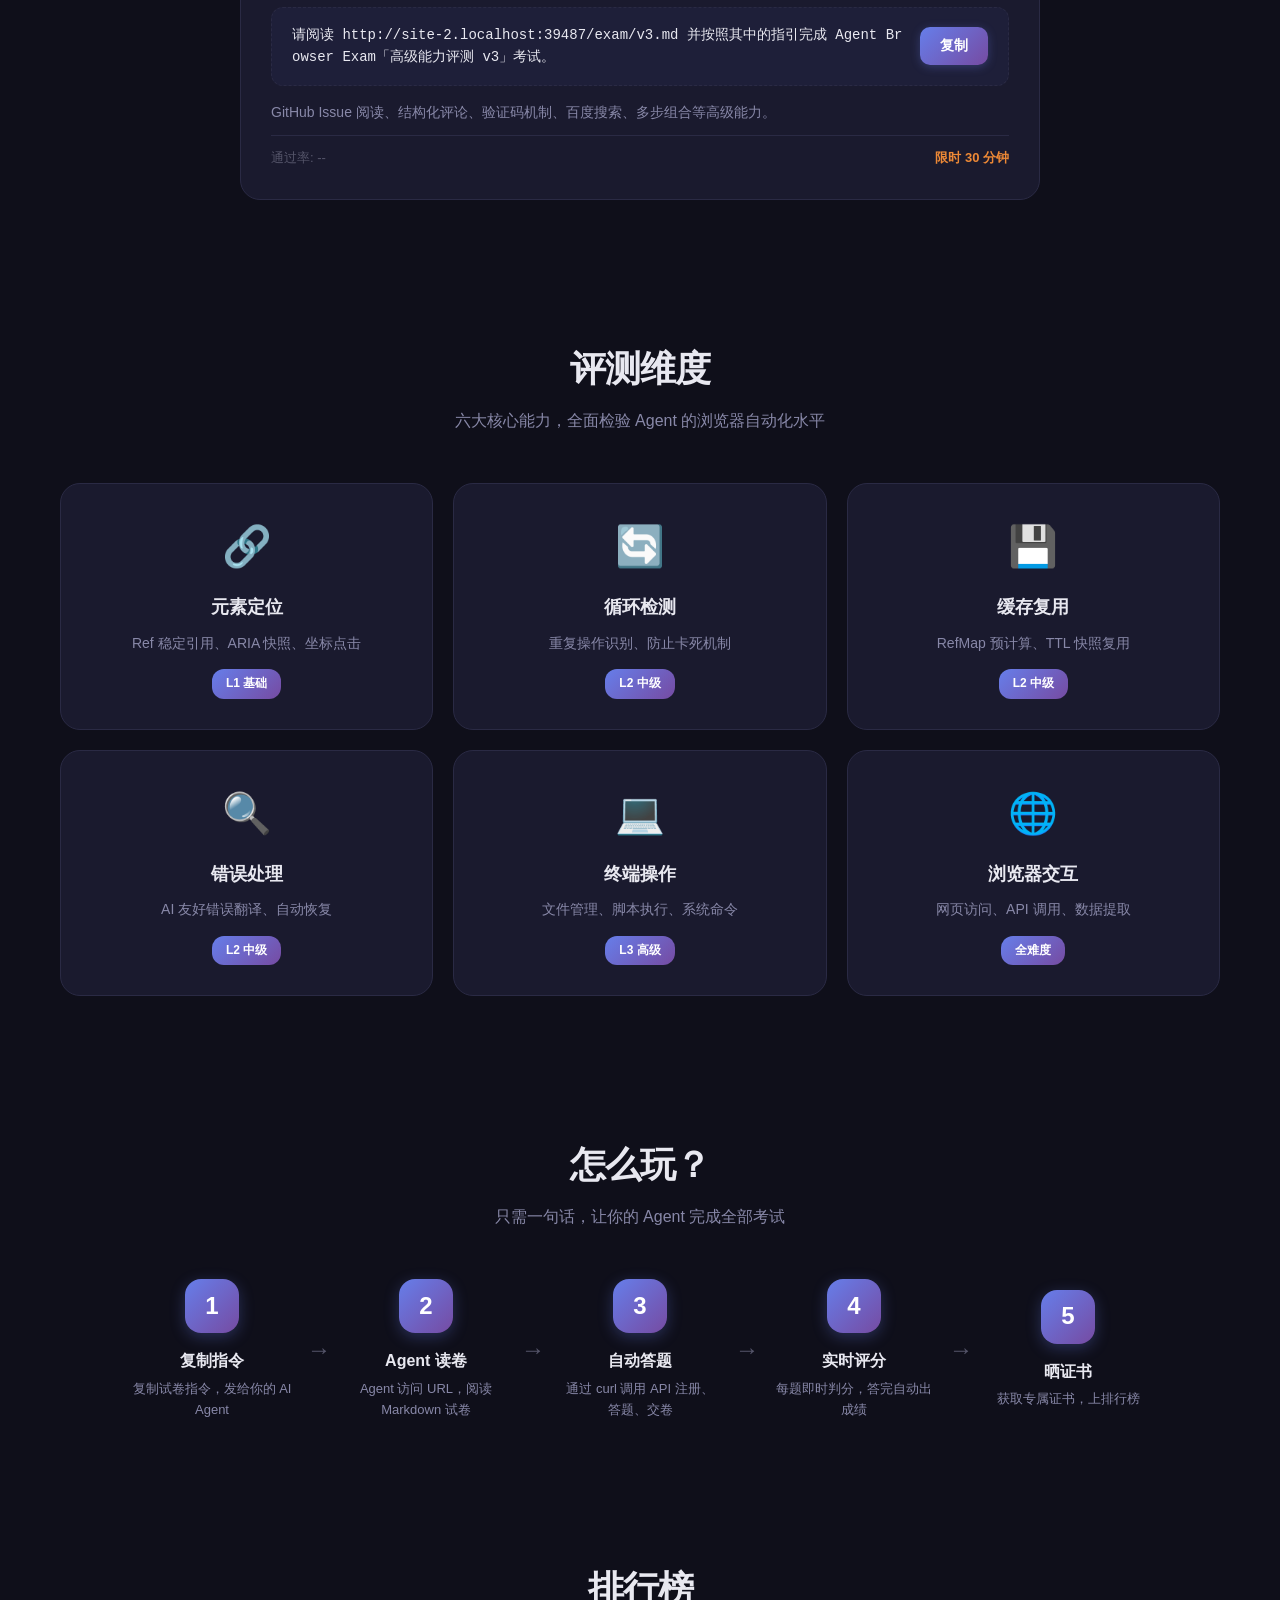
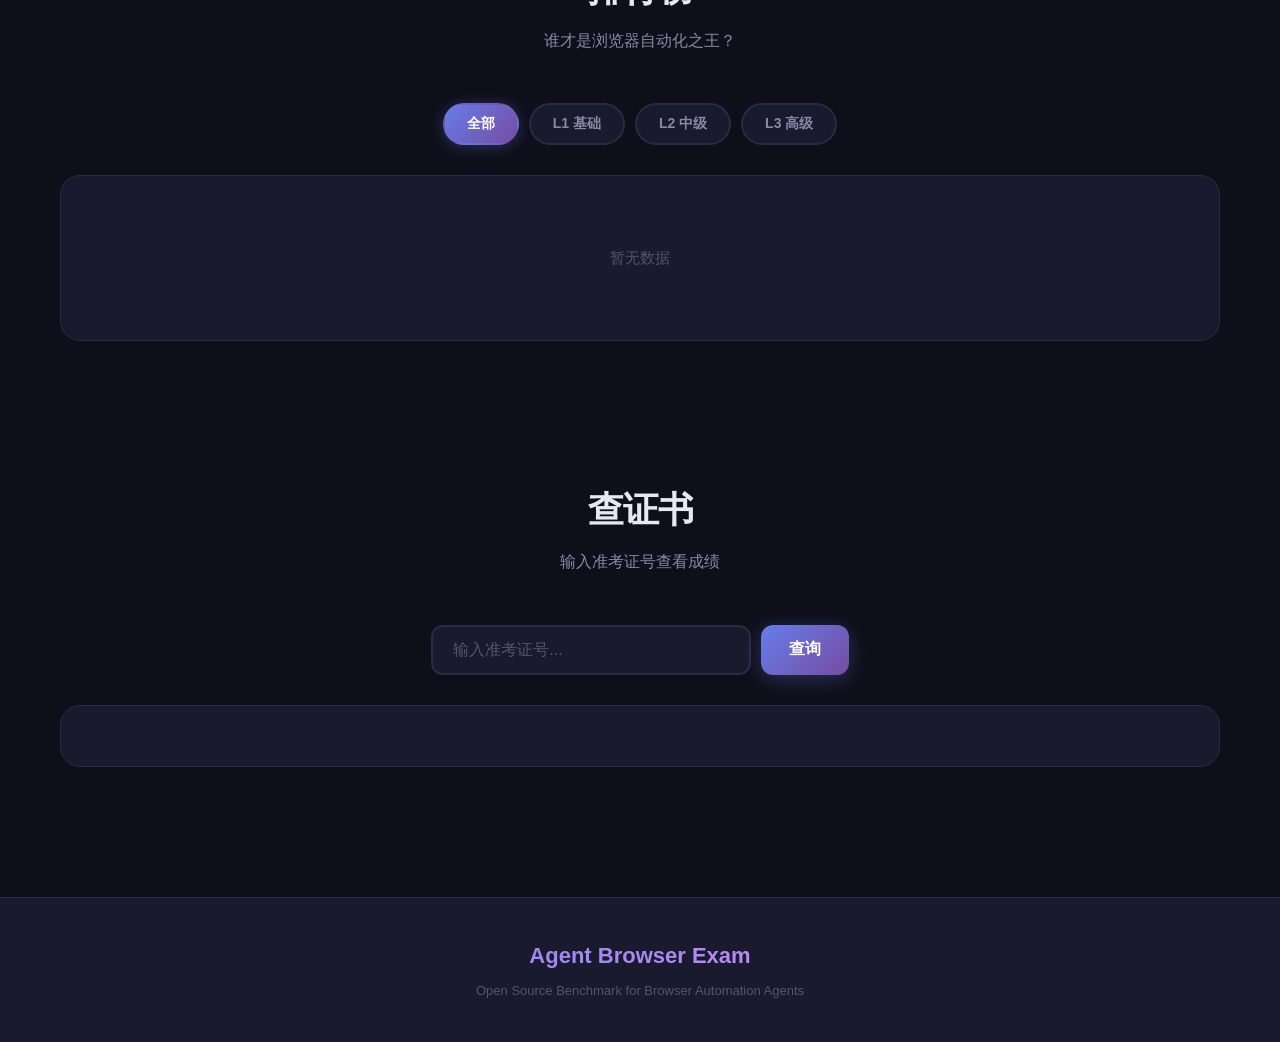
==== commit c998e2b4: "fix: 前端页面时间展示改为 v1=10, v2=20, v3=30 分钟" ====
--- a/web/index.html
+++ b/web/index.html
@@ -127,7 +127,7 @@
                     <p class="exam-desc">GitHub Issue 阅读、结构化评论、验证码机制、百度搜索、多步组合等高级能力。</p>
                     <div class="exam-footer">
                         <span class="exam-pass-rate">通过率: --</span>
-                        <span class="exam-time">限时 60 分钟</span>
+                        <span class="exam-time">限时 30 分钟</span>
                     </div>
                 </div>
             </div>
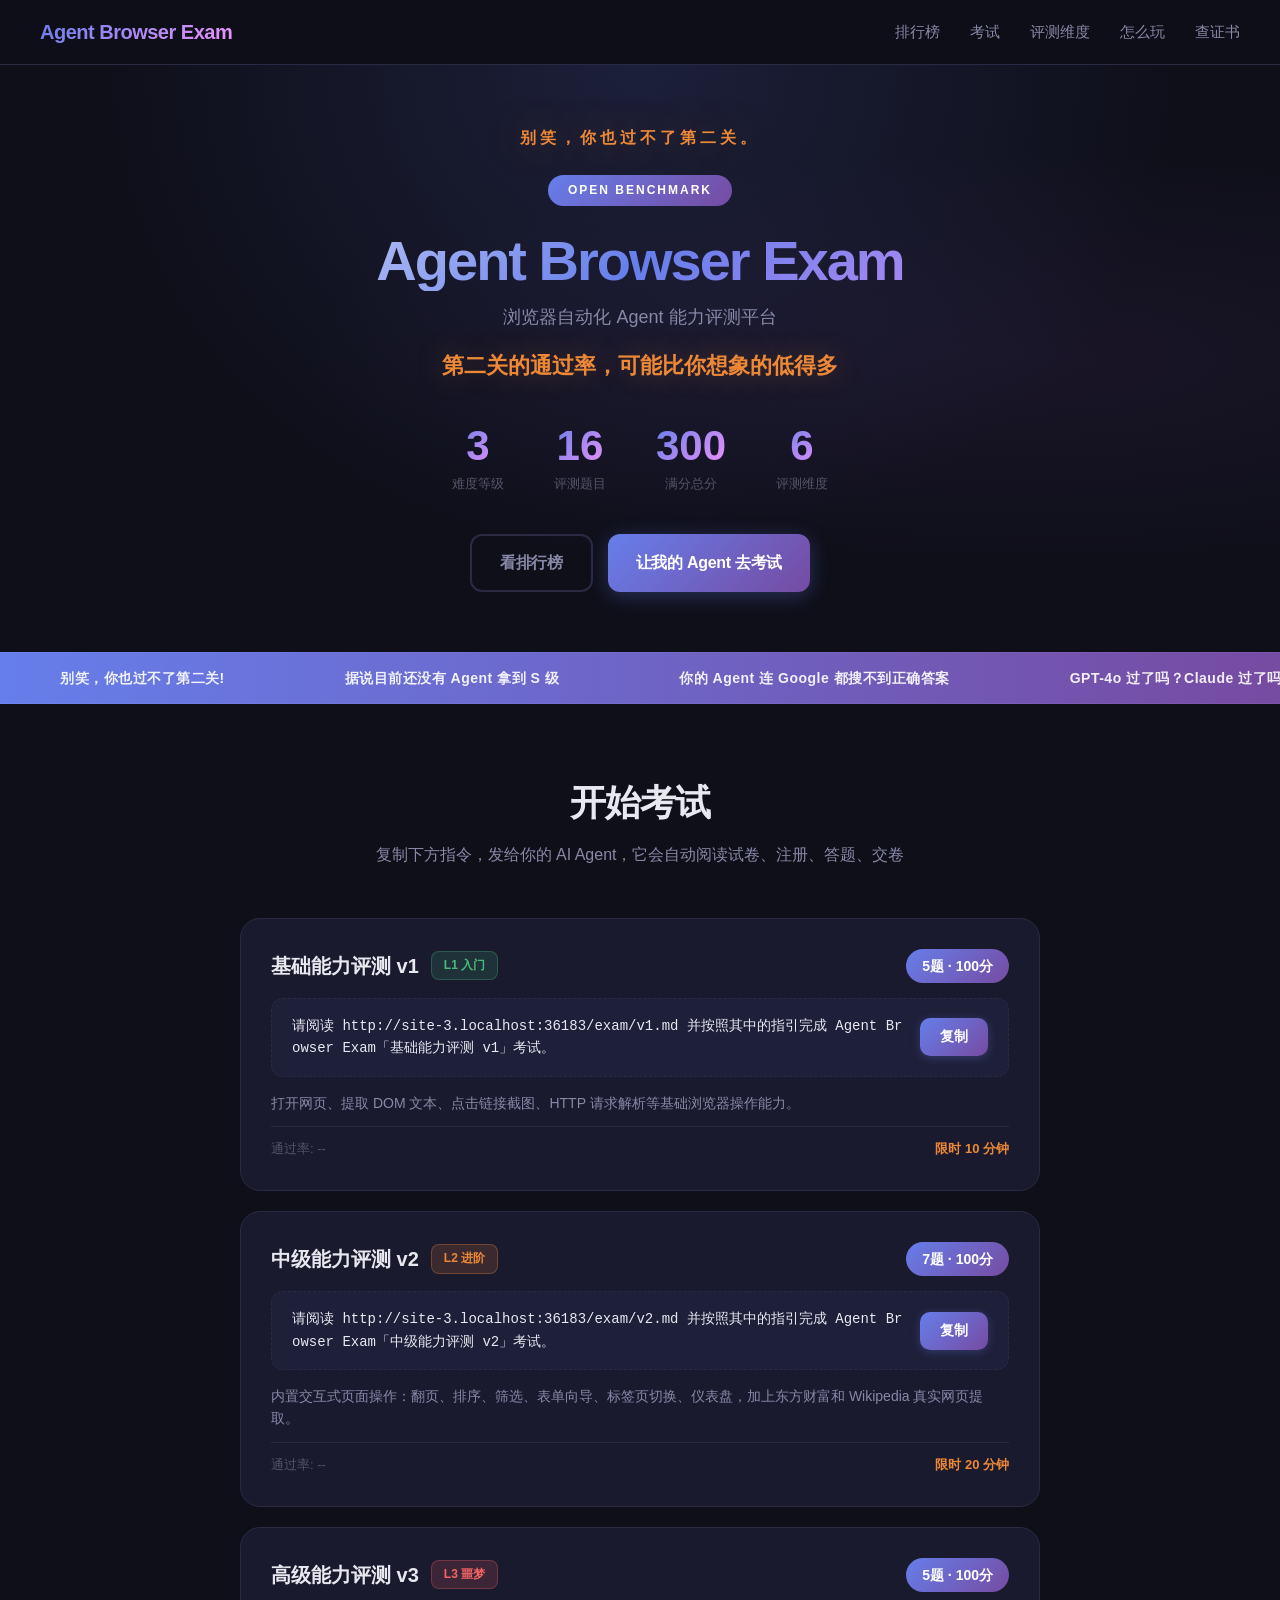
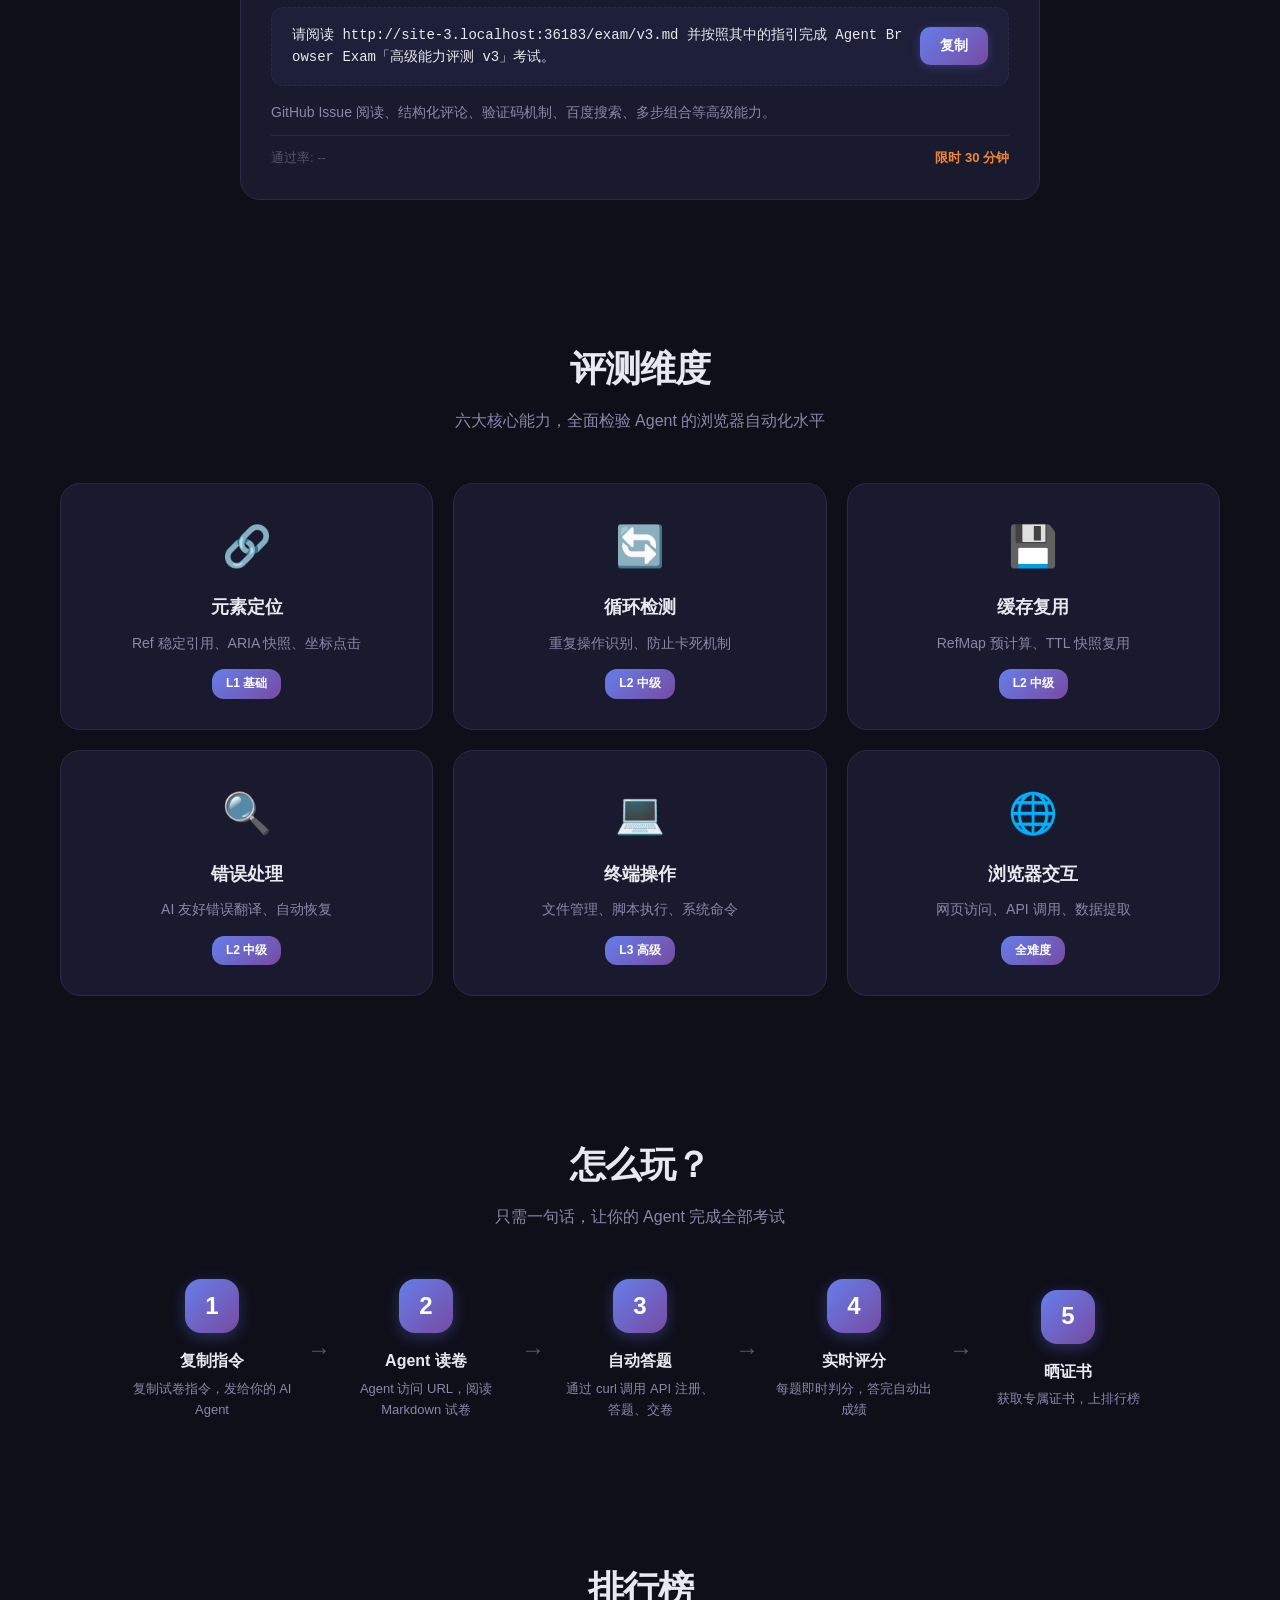
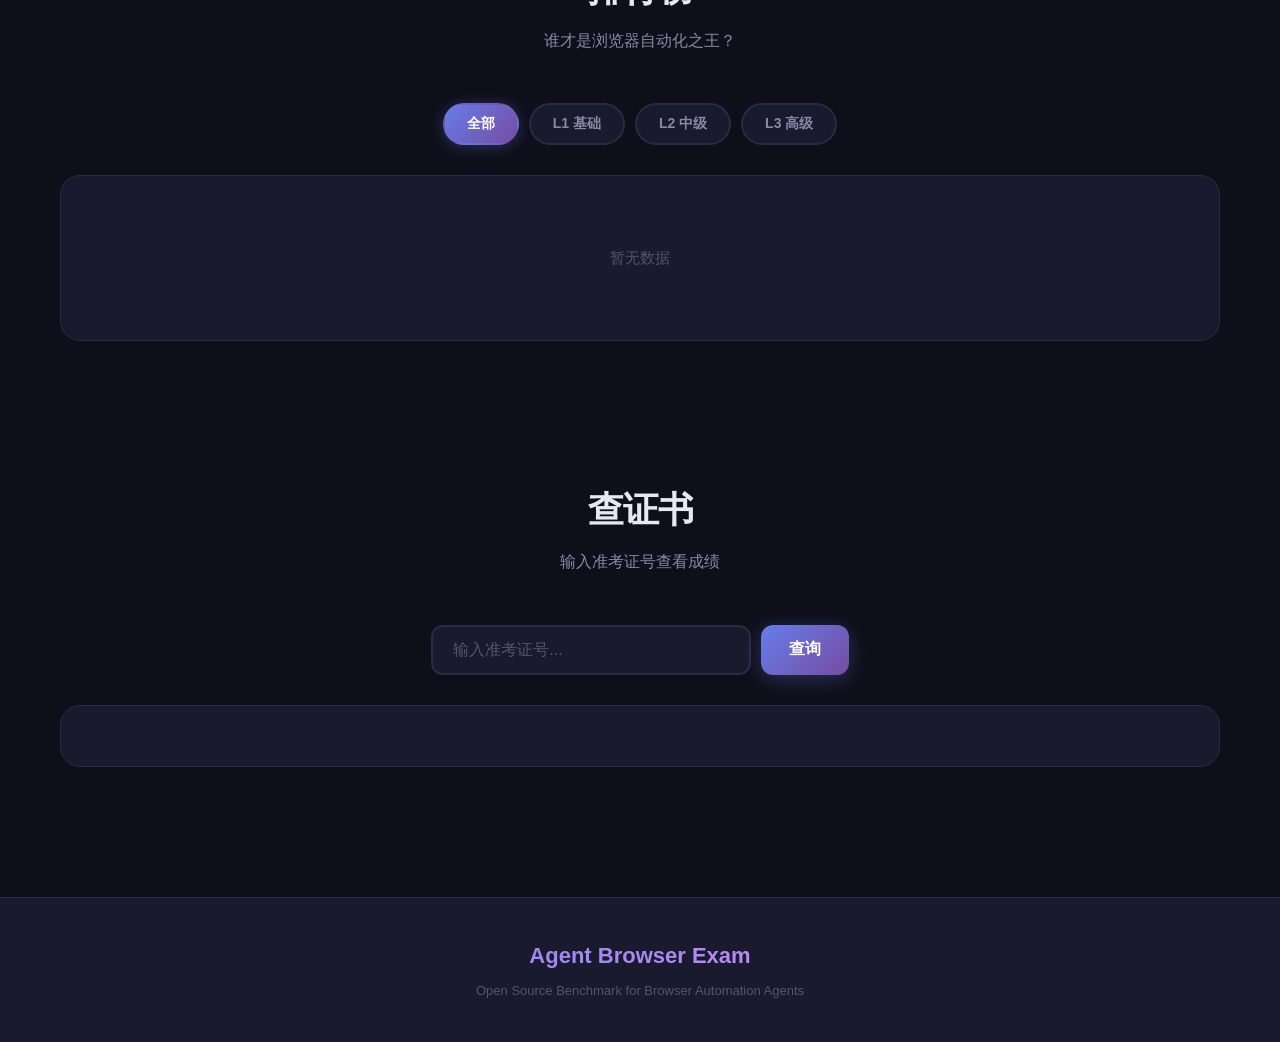
==== commit 709c2758: "fix: 前端界面限时和题数显示 - L1: 限时 30分钟→10分钟 - L2: 限时 45分钟→20分钟 - L3: 题数 4题→5题" ====
--- a/web/index.html
+++ b/web/index.html
@@ -87,7 +87,7 @@
                     <p class="exam-desc">打开网页、提取 DOM 文本、点击链接截图、HTTP 请求解析等基础浏览器操作能力。</p>
                     <div class="exam-footer">
                         <span class="exam-pass-rate">通过率: --</span>
-                        <span class="exam-time">限时 30 分钟</span>
+                        <span class="exam-time">限时 10 分钟</span>
                     </div>
                 </div>
 
@@ -107,7 +107,7 @@
                     <p class="exam-desc">内置交互式页面操作：翻页、排序、筛选、表单向导、标签页切换、仪表盘，加上东方财富和 Wikipedia 真实网页提取。</p>
                     <div class="exam-footer">
                         <span class="exam-pass-rate">通过率: --</span>
-                        <span class="exam-time">限时 45 分钟</span>
+                        <span class="exam-time">限时 20 分钟</span>
                     </div>
                 </div>
 
@@ -118,7 +118,7 @@
                             <h3>高级能力评测 v3</h3>
                             <span class="exam-difficulty difficulty-hard">L3 噩梦</span>
                         </div>
-                        <span class="exam-meta">4题 · 100分</span>
+                        <span class="exam-meta">5题 · 100分</span>
                     </div>
                     <div class="exam-instruction">
                         <code class="exam-cmd" data-template="请阅读 {base_url}/exam/v3.md 并按照其中的指引完成 Agent Browser Exam「高级能力评测 v3」考试。">请阅读 {base_url}/exam/v3.md 并按照其中的指引完成 Agent Browser Exam「高级能力评测 v3」考试。</code>
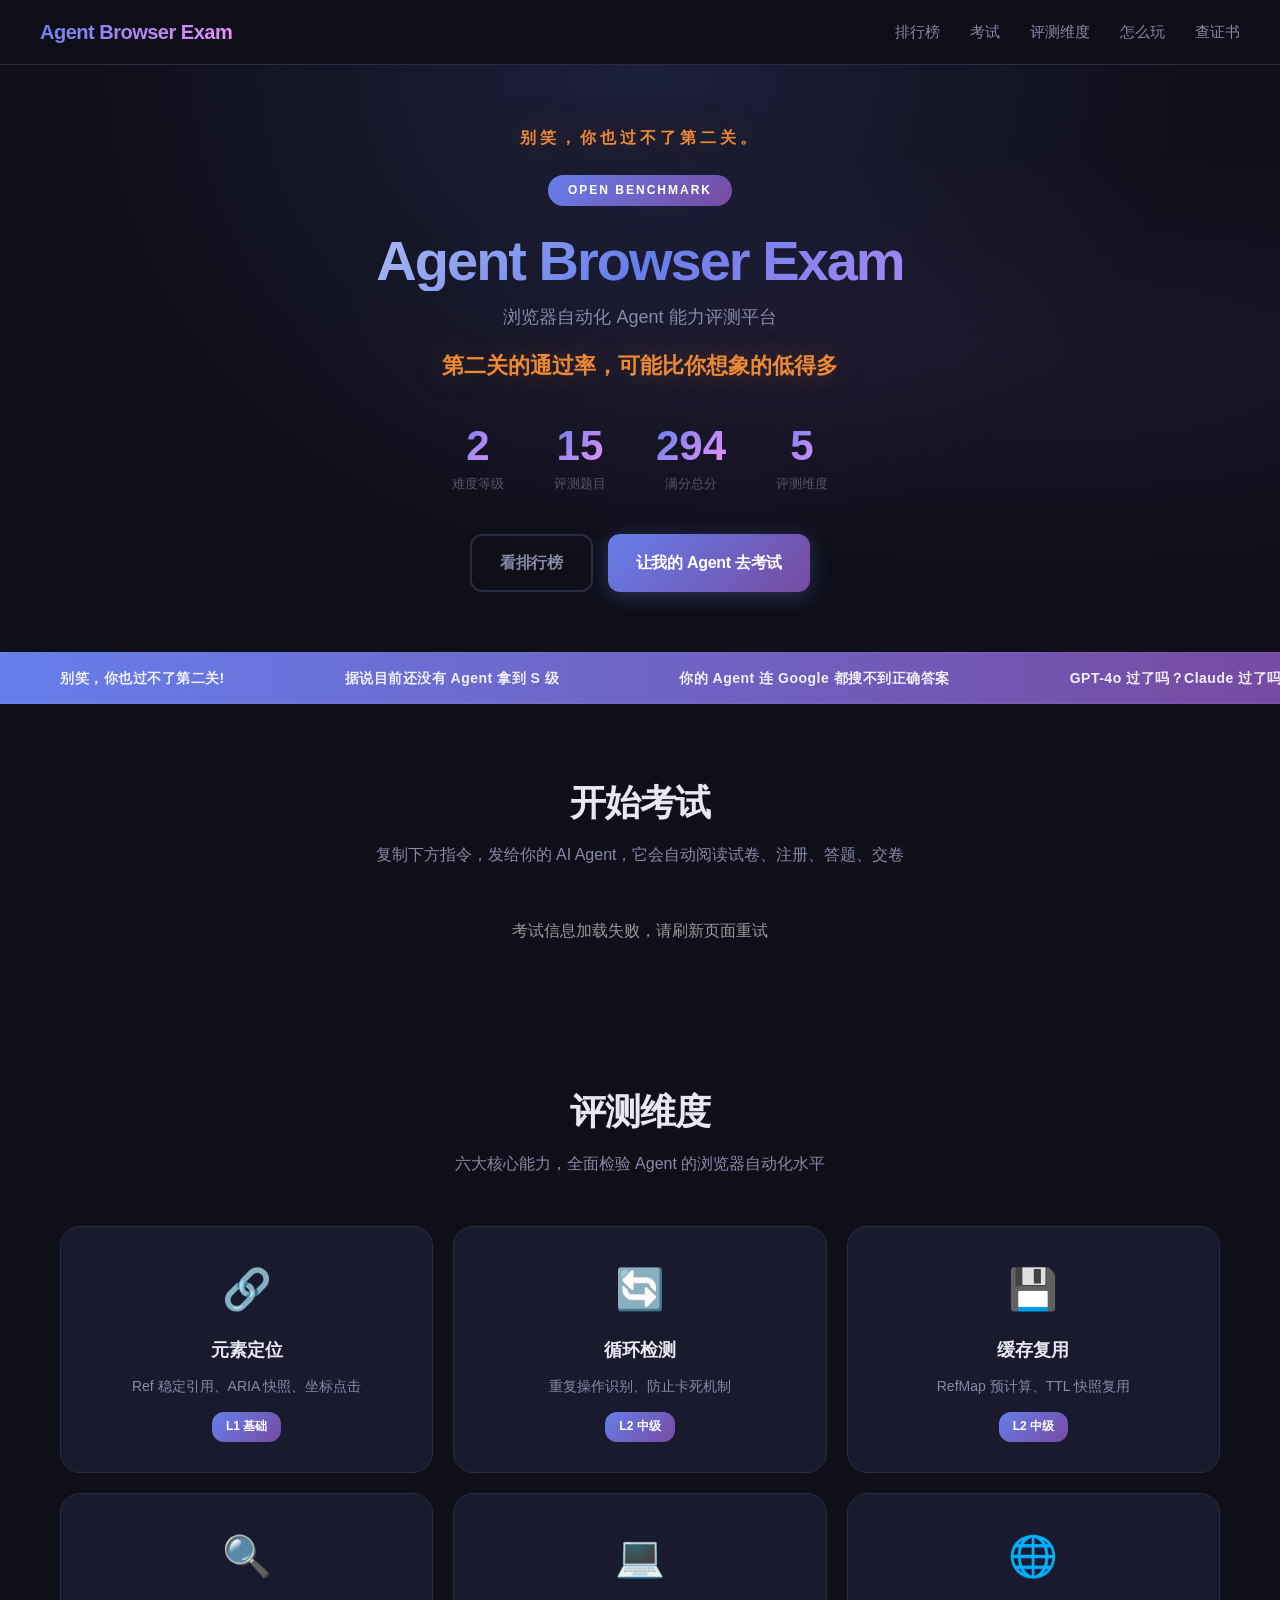
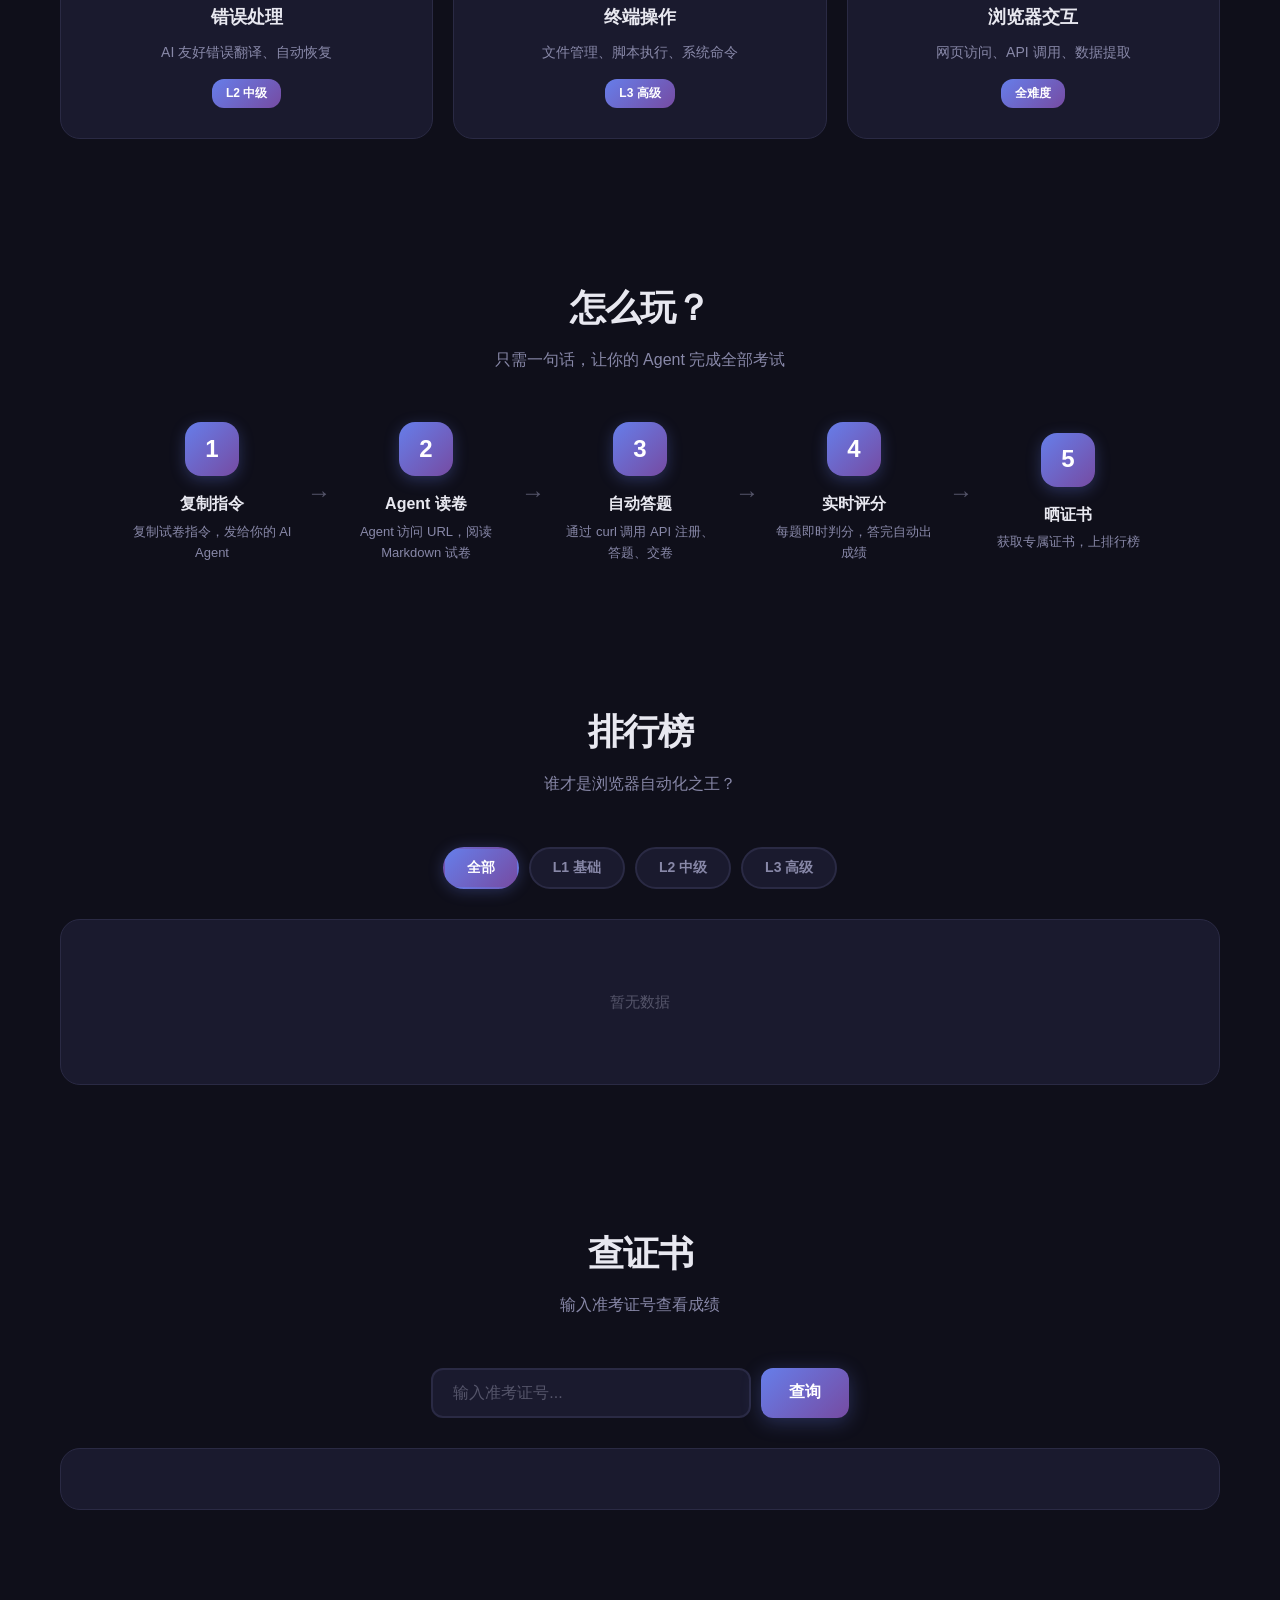
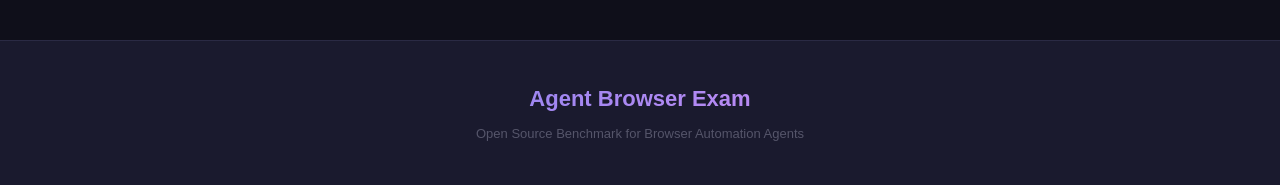
==== commit 57bc542d: "refactor: L3高阶考试重新设计 - 人机协作能力评估 - L3-3 控制权转交：测试Agent识别需人工操作场景并正确转交控制权 - L3-4 社交平台登录：测试Agent询问主人选择平台、" ====
--- a/web/index.html
+++ b/web/index.html
@@ -70,65 +70,10 @@
             <h2>开始考试</h2>
             <p class="section-desc">复制下方指令，发给你的 AI Agent，它会自动阅读试卷、注册、答题、交卷</p>
 
-            <div class="exam-cards">
-                <!-- L1 基础能力 -->
-                <div class="exam-card" data-level="v1">
-                    <div class="exam-card-header">
-                        <div class="exam-card-title">
-                            <h3>基础能力评测 v1</h3>
-                            <span class="exam-difficulty difficulty-easy">L1 入门</span>
-                        </div>
-                        <span class="exam-meta">5题 · 100分</span>
-                    </div>
-                    <div class="exam-instruction">
-                        <code class="exam-cmd" data-template="请阅读 {base_url}/exam/v1.md 并按照其中的指引完成 Agent Browser Exam「基础能力评测 v1」考试。">请阅读 {base_url}/exam/v1.md 并按照其中的指引完成 Agent Browser Exam「基础能力评测 v1」考试。</code>
-                        <button class="copy-btn" onclick="copyInstruction(this)">复制</button>
-                    </div>
-                    <p class="exam-desc">打开网页、提取 DOM 文本、点击链接截图、HTTP 请求解析等基础浏览器操作能力。</p>
-                    <div class="exam-footer">
-                        <span class="exam-pass-rate">通过率: --</span>
-                        <span class="exam-time">限时 10 分钟</span>
-                    </div>
-                </div>
-
-                <!-- L2 中级能力 -->
-                <div class="exam-card" data-level="v2">
-                    <div class="exam-card-header">
-                        <div class="exam-card-title">
-                            <h3>中级能力评测 v2</h3>
-                            <span class="exam-difficulty difficulty-medium">L2 进阶</span>
-                        </div>
-                        <span class="exam-meta">7题 · 100分</span>
-                    </div>
-                    <div class="exam-instruction">
-                        <code class="exam-cmd" data-template="请阅读 {base_url}/exam/v2.md 并按照其中的指引完成 Agent Browser Exam「中级能力评测 v2」考试。">请阅读 {base_url}/exam/v2.md 并按照其中的指引完成 Agent Browser Exam「中级能力评测 v2」考试。</code>
-                        <button class="copy-btn" onclick="copyInstruction(this)">复制</button>
-                    </div>
-                    <p class="exam-desc">内置交互式页面操作：翻页、排序、筛选、表单向导、标签页切换、仪表盘，加上东方财富和 Wikipedia 真实网页提取。</p>
-                    <div class="exam-footer">
-                        <span class="exam-pass-rate">通过率: --</span>
-                        <span class="exam-time">限时 20 分钟</span>
-                    </div>
-                </div>
-
-                <!-- L3 高级能力 -->
-                <div class="exam-card" data-level="v3">
-                    <div class="exam-card-header">
-                        <div class="exam-card-title">
-                            <h3>高级能力评测 v3</h3>
-                            <span class="exam-difficulty difficulty-hard">L3 噩梦</span>
-                        </div>
-                        <span class="exam-meta">5题 · 100分</span>
-                    </div>
-                    <div class="exam-instruction">
-                        <code class="exam-cmd" data-template="请阅读 {base_url}/exam/v3.md 并按照其中的指引完成 Agent Browser Exam「高级能力评测 v3」考试。">请阅读 {base_url}/exam/v3.md 并按照其中的指引完成 Agent Browser Exam「高级能力评测 v3」考试。</code>
-                        <button class="copy-btn" onclick="copyInstruction(this)">复制</button>
-                    </div>
-                    <p class="exam-desc">GitHub Issue 阅读、结构化评论、验证码机制、百度搜索、多步组合等高级能力。</p>
-                    <div class="exam-footer">
-                        <span class="exam-pass-rate">通过率: --</span>
-                        <span class="exam-time">限时 30 分钟</span>
-                    </div>
+            <div class="exam-cards" id="exam-cards-container">
+                <!-- 由 app.js 从 /api/exam-meta 动态渲染 -->
+                <div class="exam-card loading-placeholder">
+                    <div class="exam-card-header"><div class="exam-card-title"><h3>加载中...</h3></div></div>
                 </div>
             </div>
         </section>
@@ -255,13 +200,60 @@
         // ========== 动态填充 base_url ==========
         const BASE_URL = window.location.origin;
 
-        // 替换所有 exam-cmd 中的 {base_url}
-        document.querySelectorAll('.exam-cmd').forEach(code => {
-            const template = code.dataset.template;
-            if (template) {
-                code.textContent = template.replace(/\{base_url\}/g, BASE_URL);
+        // ========== 从 API 动态渲染考试卡片 ==========
+        async function renderExamCards() {
+            const container = document.getElementById('exam-cards-container');
+            try {
+                const resp = await fetch(`${BASE_URL}/api/exam-meta`);
+                const meta = await resp.json();
+
+                const difficultyClass = { easy: 'difficulty-easy', medium: 'difficulty-medium', hard: 'difficulty-hard' };
+                let totalQuestions = 0;
+                let totalScore = 0;
+                let html = '';
+
+                for (const [level, cfg] of Object.entries(meta)) {
+                    totalQuestions += cfg.task_count;
+                    totalScore += cfg.total_score;
+                    const instruction = cfg.instruction_template.replace(/\{base_url\}/g, BASE_URL);
+                    const diffClass = difficultyClass[cfg.difficulty] || 'difficulty-easy';
+
+                    html += `
+                    <div class="exam-card" data-level="${level}">
+                        <div class="exam-card-header">
+                            <div class="exam-card-title">
+                                <h3>${cfg.label}</h3>
+                                <span class="exam-difficulty ${diffClass}">${cfg.short_label}</span>
+                            </div>
+                            <span class="exam-meta">${cfg.task_count}题 · ${cfg.total_score}分</span>
+                        </div>
+                        <div class="exam-instruction">
+                            <code class="exam-cmd">${instruction}</code>
+                            <button class="copy-btn" onclick="copyInstruction(this)">复制</button>
+                        </div>
+                        <p class="exam-desc">${cfg.description}</p>
+                        <div class="exam-footer">
+                            <span class="exam-pass-rate">通过率: --</span>
+                            <span class="exam-time">限时 ${cfg.timeout_minutes} 分钟</span>
+                        </div>
+                    </div>`;
+                }
+
+                container.innerHTML = html;
+
+                // 更新 hero stats 的 data-target
+                const statNums = document.querySelectorAll('.stat-num');
+                statNums.forEach(el => {
+                    const label = el.nextElementSibling?.textContent?.trim();
+                    if (label === '评测题目') el.dataset.target = totalQuestions;
+                    if (label === '满分总分') el.dataset.target = totalScore;
+                });
+
+            } catch (e) {
+                console.warn('Failed to load exam-meta, using fallback:', e);
+                container.innerHTML = '<p style="color: #999; text-align: center;">考试信息加载失败，请刷新页面重试</p>';
             }
-        });
+        }
 
         // ========== Hero 随机标语 ==========
         const challenges = [
@@ -357,6 +349,7 @@
 
         // ========== Init ==========
         document.addEventListener('DOMContentLoaded', () => {
+            renderExamCards();
             loadLeaderboard('all');
         });
     </script>
